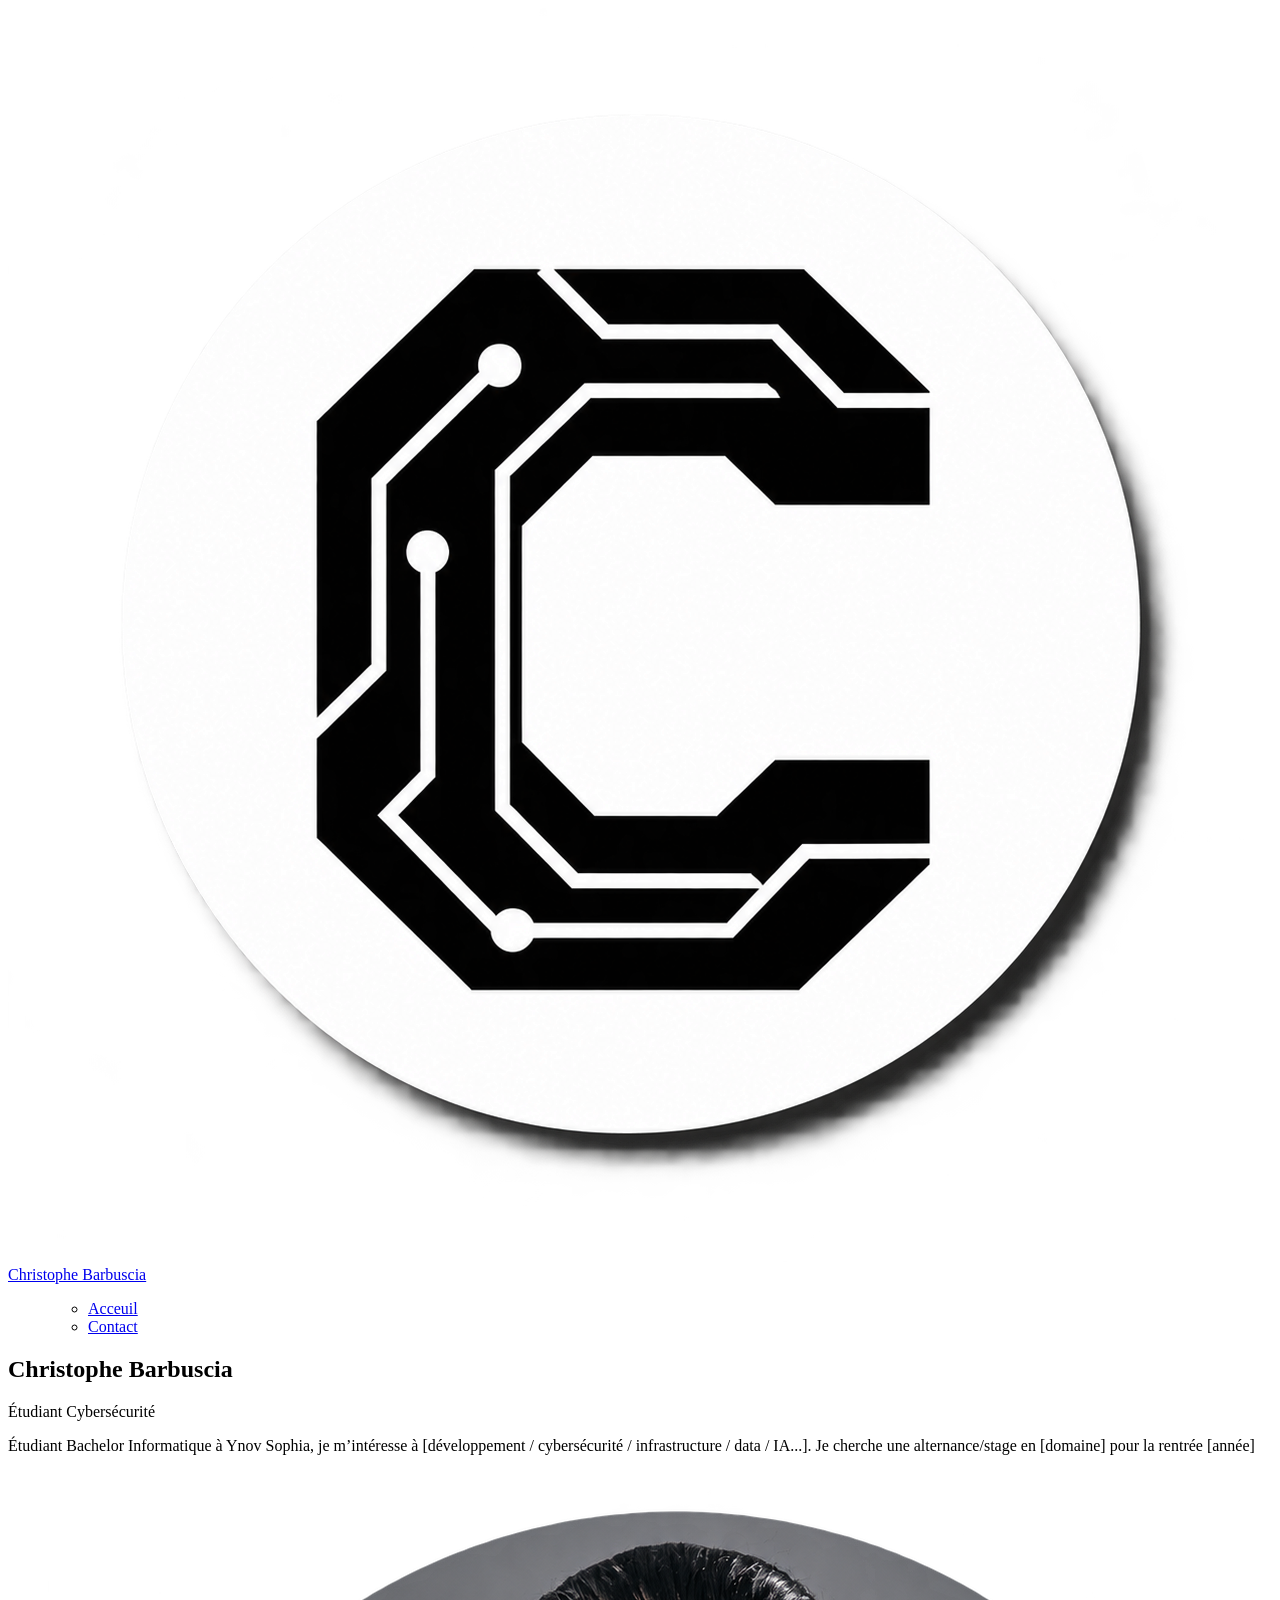
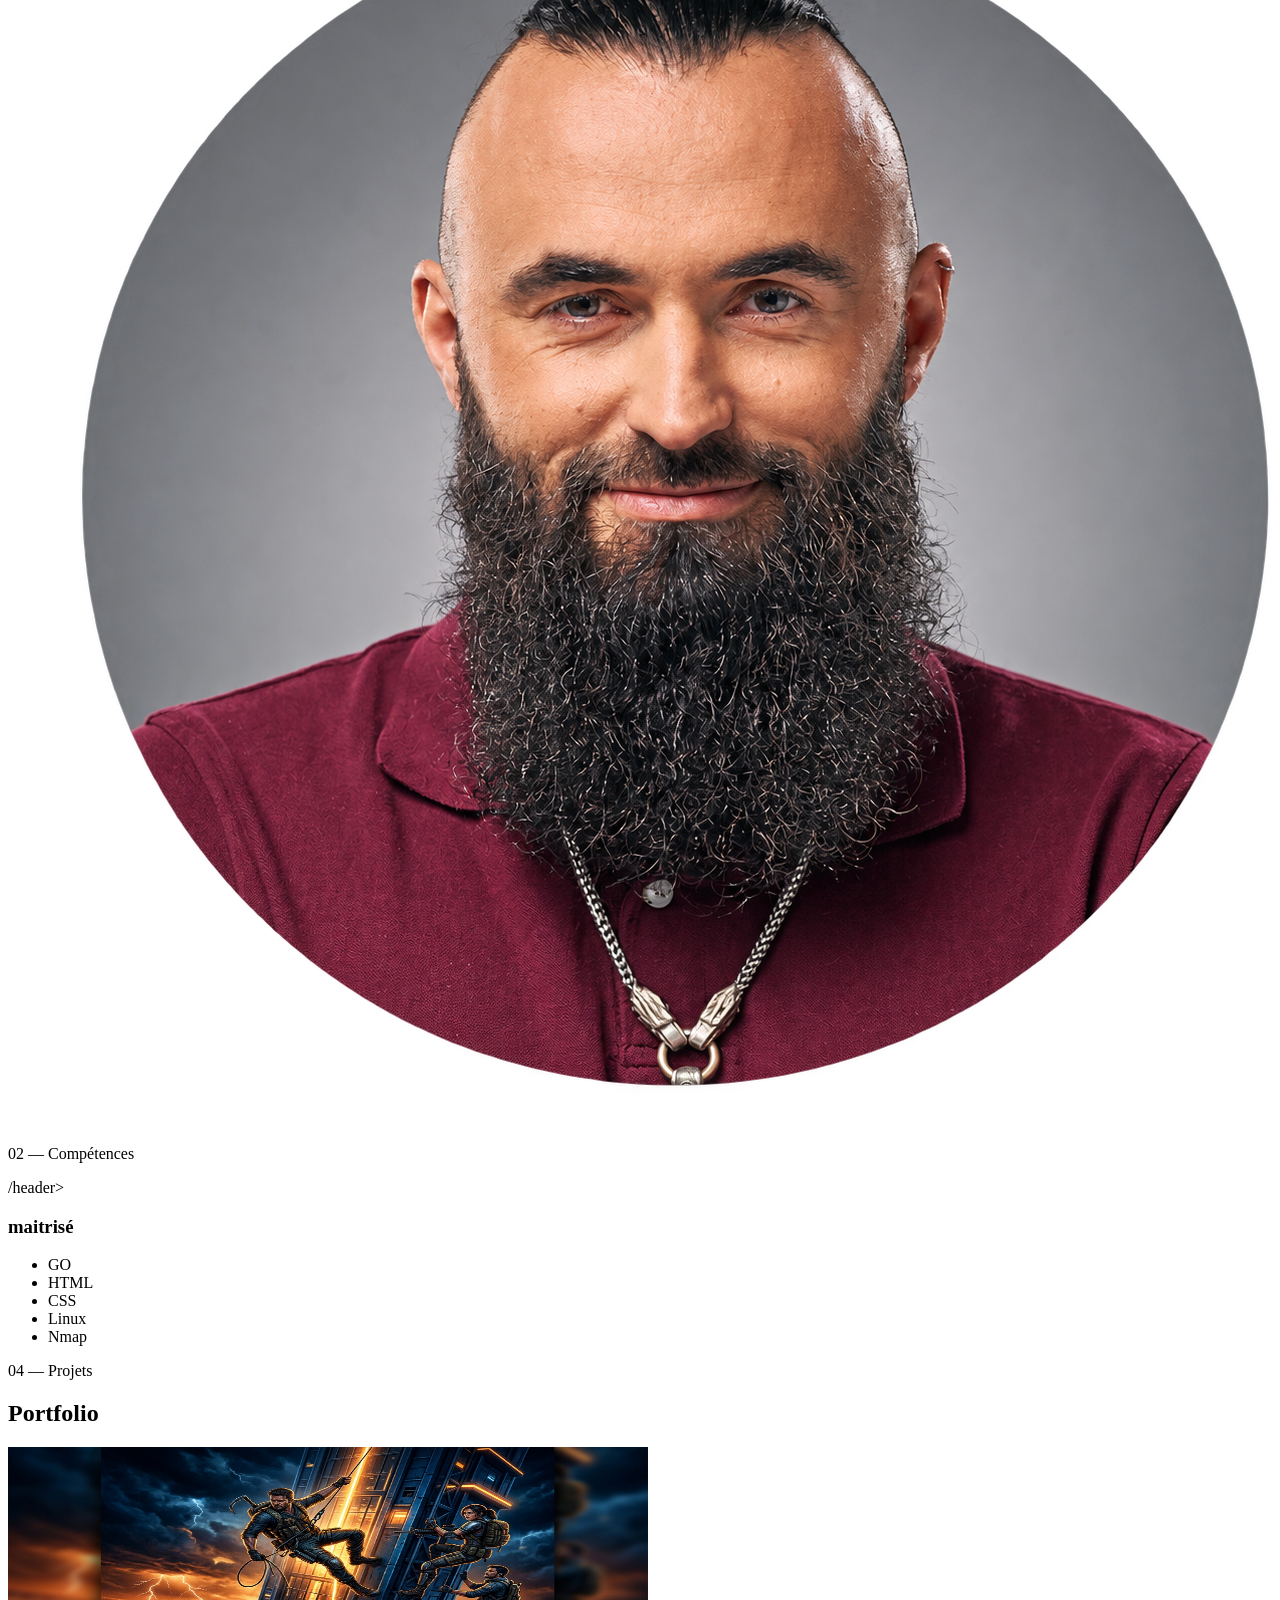
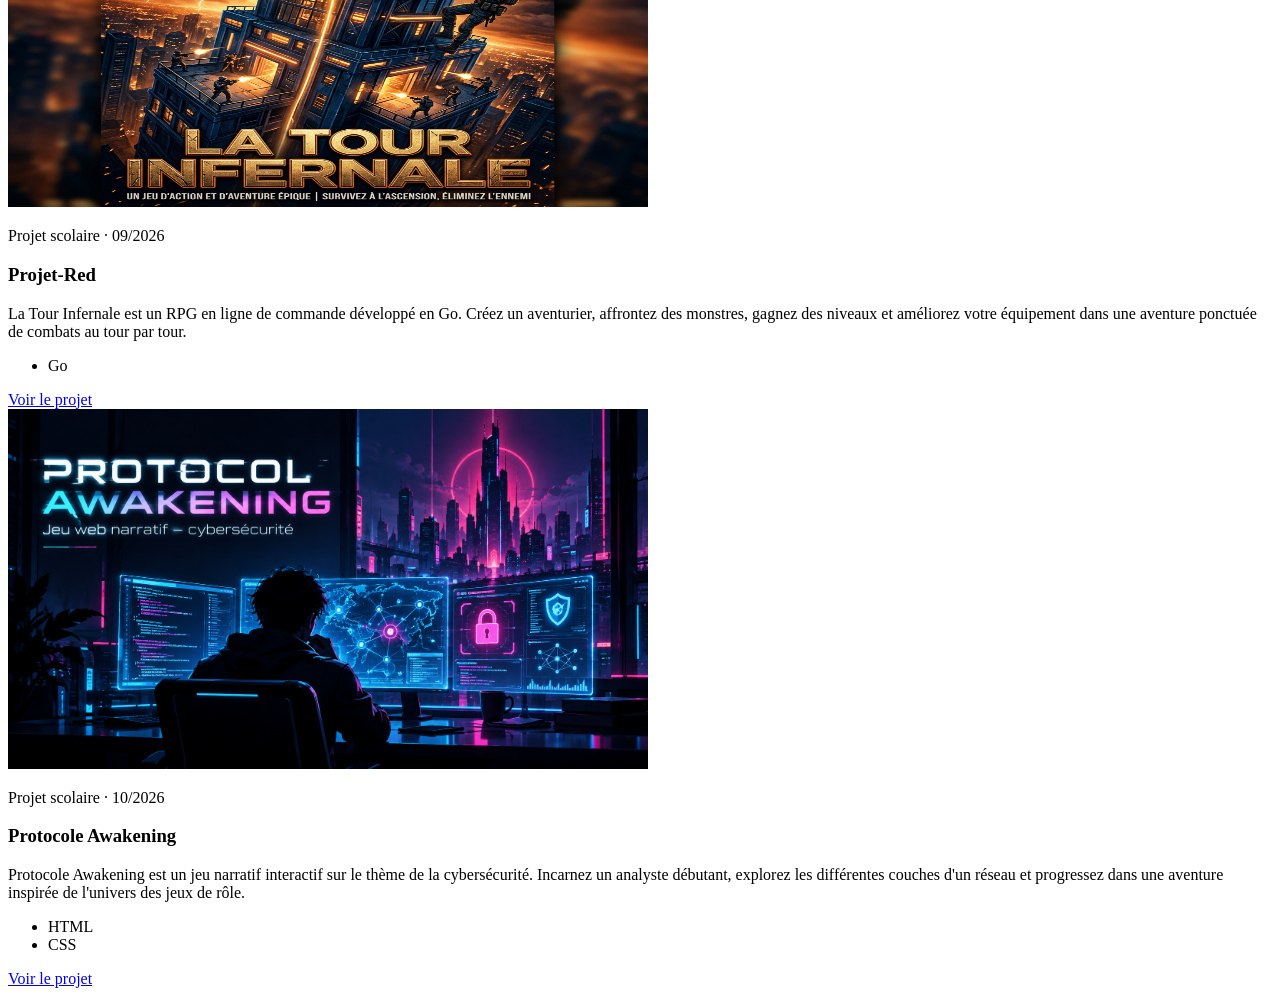
==== Index.html @ 03402807 "feat: compétence et projets" ====
<!DOCTYPE html>
<html lang="fr">

<head>
    <meta charset="UTF-8">
    <meta name="viewport" content="width=device-width, initial-scale=1">
    <link rel="stylesheet" href="style.css">
    <meta name="theme-color" content="#0b1020">

    <title>Eval Portefolio Christophe Barbuscia</title>
</head>
<body>
    <header class="site-header">
        <div class="container header-inner">
        <a class="logo" href="#accueil">
            <span class="logo-mark"><img src="image/logo.png" alt=""></span>
            <span class="logo-text">Christophe Barbuscia</span>
        </a>
        <nav class="nav-desktop">
            <ul>
            <nav class="nav-desktop">
            <ul>
            <li><a href="#acceuil">Acceuil</a></li>
            <li><a class="nav-cta" href="#contact">Contact</a></li>
            </ul>
        </nav>
        </div>
    </header>

    <main id="contenu">
        <section id="accueil" class="hero">
            <h1 id="titre-accueil">Christophe Barbuscia</h1>
                    <p class="hero-role">Étudiant Cybersécurité</p>
                    <p class="hero-text">Étudiant Bachelor Informatique à Ynov Sophia, je m’intéresse à [développement / cybersécurité / infrastructure / data / IA...]. Je cherche une alternance/stage en [domaine] pour la rentrée [année]</p>

                    <figure class="portrait">
                        <img src="image/GPT image-2026-10-17-14-11-07.png" alt="Portrait de Christophe">
                    </figure>
        </section>

            <section id="competences" class="section">
                <div class="container">
                    <header class="section-head">
                    <p class="eyebrow">02 — Compétences</p>
                    /header>

                    <div class="card-grid">
                        <article class="card">
                            <h3>maitrisé</h3>
                            <ul class="tags">
                            <li>GO</li>
                            <li>HTML</li>
                            <li>CSS</li>
                            <li>Linux</li>
                            <li>Nmap</li>
                            </ul>
                        </article>
                    </div>
                </div>
            </section>

            <section id="projets" class="section">
                <div class="container">
                    <header class="section-head">
                        <p class="eyebrow">04 — Projets</p>
                        <h2 id="titre-projets">Portfolio</h2>
                    </header>
                    <div class="project-grid">
                        <article class="project-card">
                            <div class="project-thumb" role="img" aria-label="Emplacement réservé pour la vignette du projet">
                                <span><img src="image/la tour infernal.png" alt="image du projet, la tour infernal" width="640" height="360"></span>
                            </div>
                            <div class="project-body">
                                <p class="project-meta">Projet scolaire · 09/2026</p>
                                <h3>Projet-Red</h3>
                                <p>La Tour Infernale est un RPG en ligne de commande développé en Go. Créez un aventurier, affrontez des monstres, gagnez des niveaux et améliorez votre équipement dans une aventure ponctuée de combats au tour par tour.</p>
                                <ul class="tags" aria-label="Technologies utilisées">
                                    <li>Go</li>
                                </ul>
                                <a class="project-link" href="https://github.com/and687/projet-RED">Voir le projet </a>
                            </div>
                        </article>

                        <article class="project-card">
                            <div class="project-thumb" role="img" aria-label="Emplacement réservé pour la vignette du projet">
                                <span><img src="image/Protocol awakening largeur.png" alt="image du projet, projet Awakening" width="640" height="360"></span>
                            </div>
                            <div class="project-body">
                                <p class="project-meta">Projet scolaire · 10/2026</p>
                                <h3>Protocole Awakening</h3>
                                <p>Protocole Awakening est un jeu narratif interactif sur le thème de la cybersécurité. Incarnez un analyste débutant, explorez les différentes couches d'un réseau et progressez dans une aventure inspirée de l'univers des jeux de rôle.</p>
                                <ul class="tags" aria-label="Technologies utilisées">
                                <li>HTML</li>
                                <li>CSS</li>
                                </ul>
                                <a class="project-link" href="https://github.com/VoidPlatypus/Premier_Jeu_Web">Voir le projet </a>
                            </div>
                        </article>
            </section>
</html>
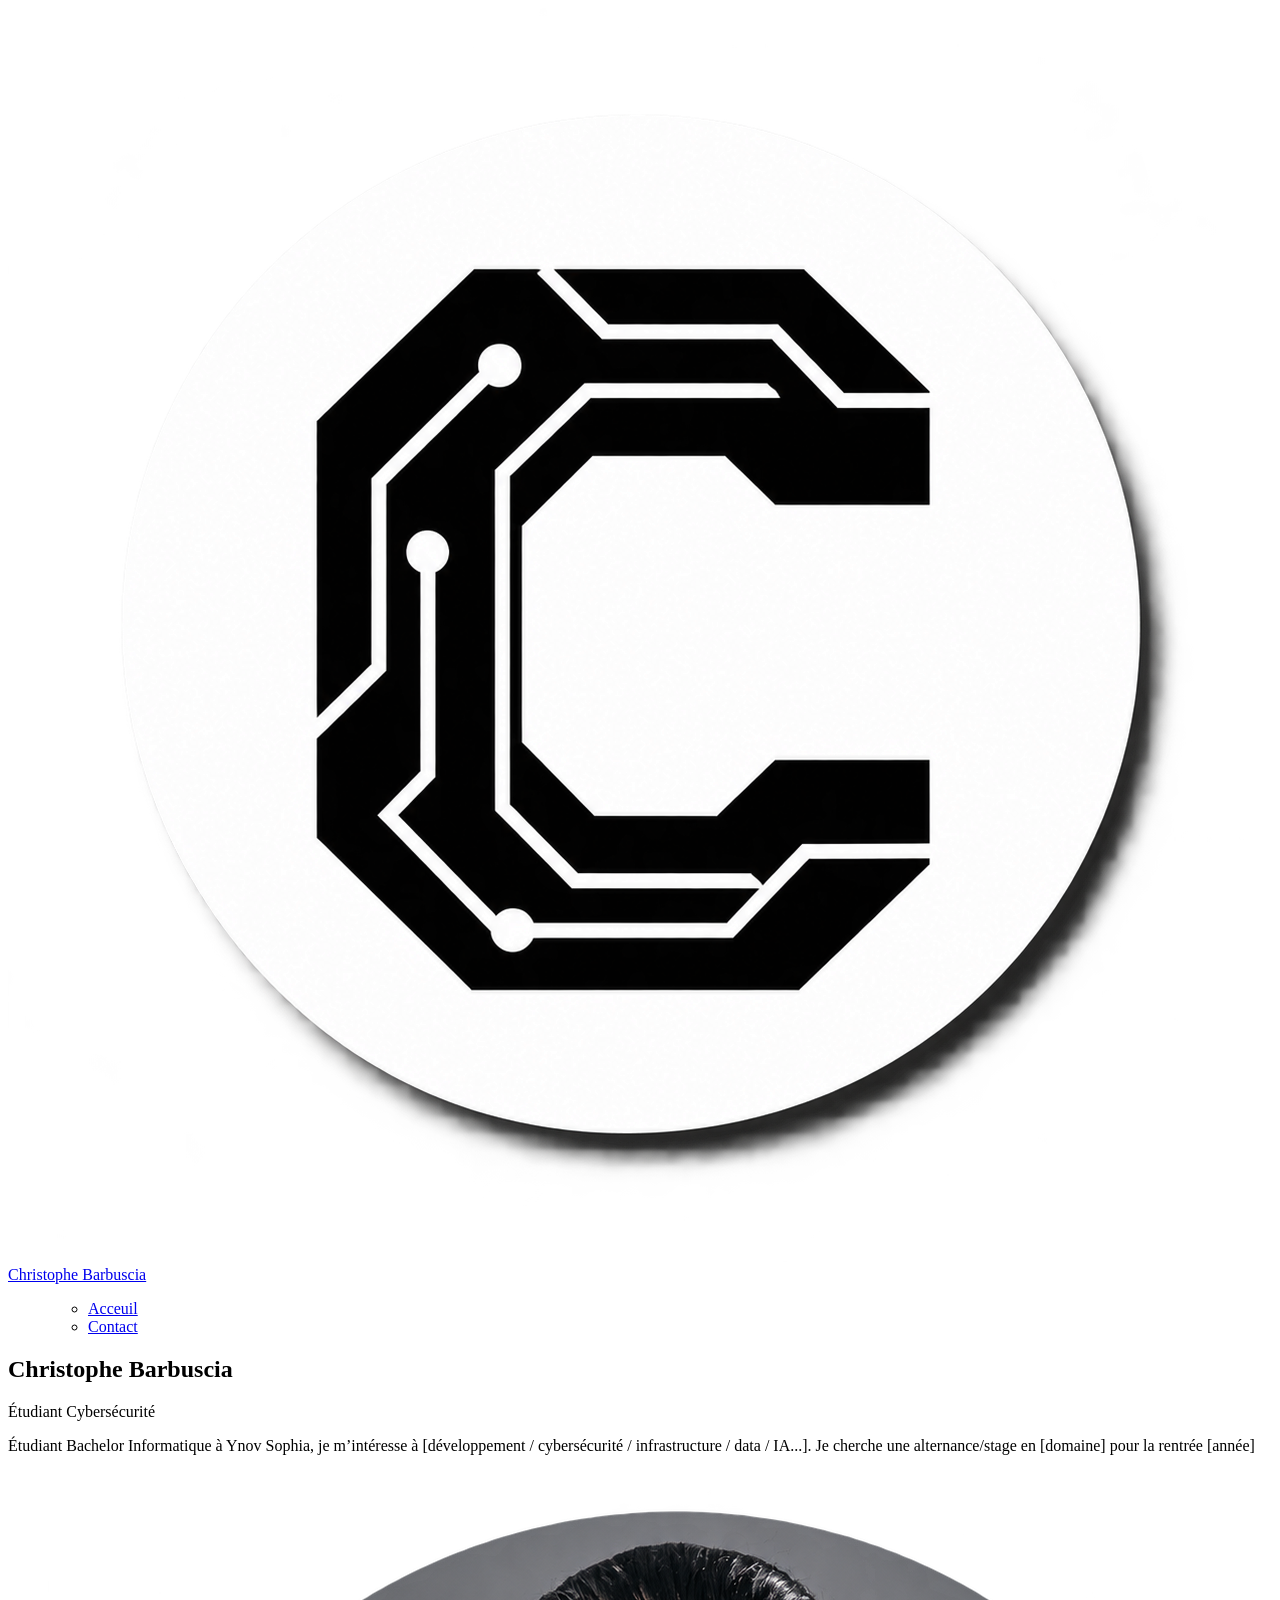
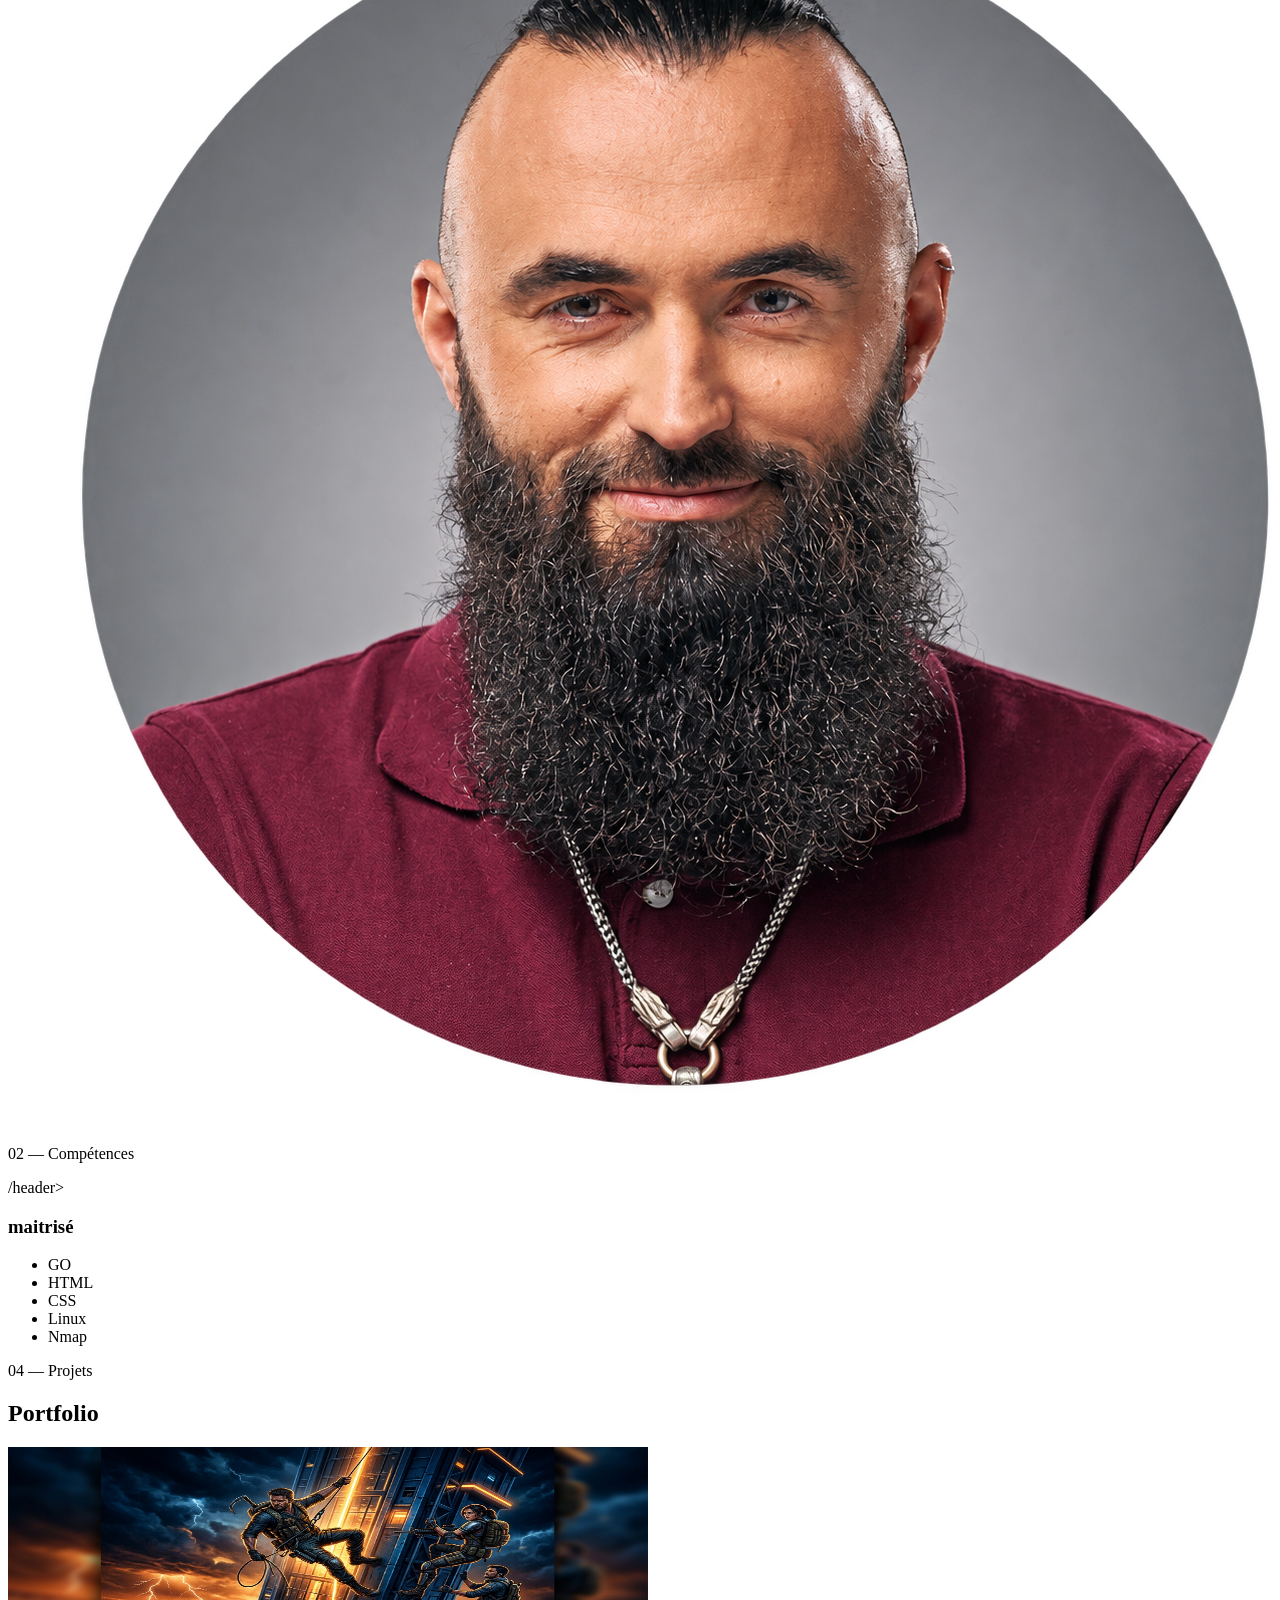
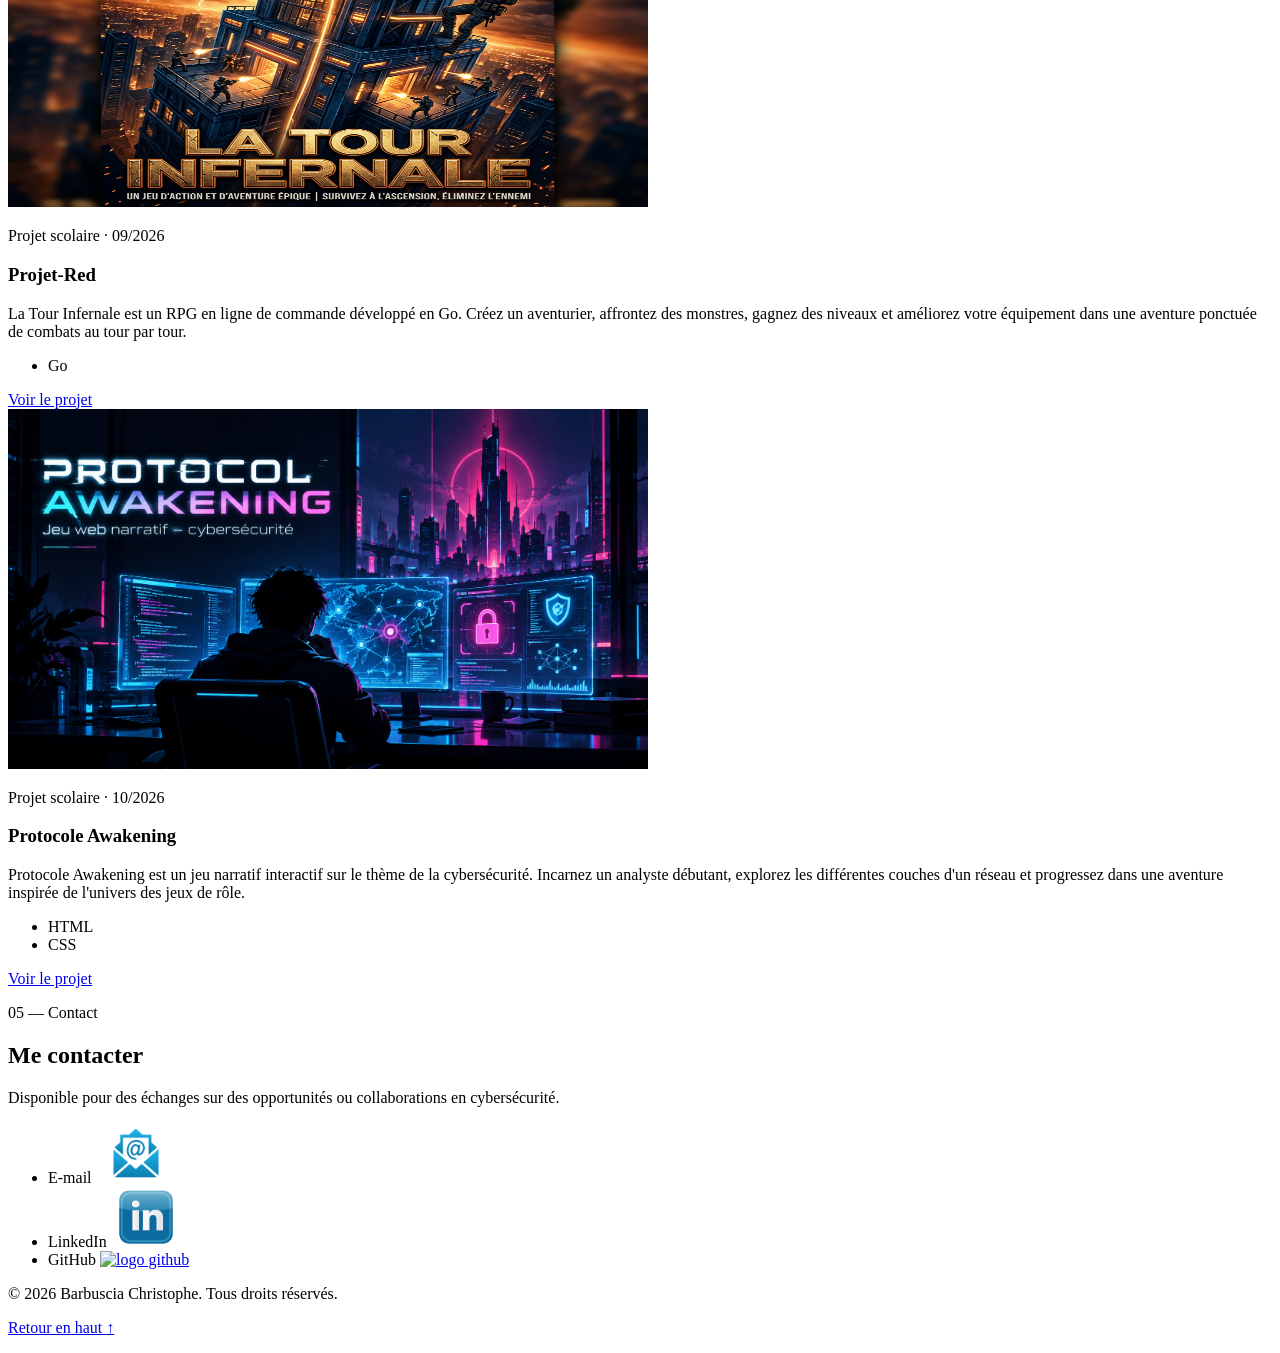
==== commit 5b600358: "feat: contact" ====
--- a/Index.html
+++ b/Index.html
@@ -97,4 +97,47 @@
                             </div>
                         </article>
             </section>
+
+            <section id="contact" class="section">
+                <div class="container">
+                    <div class="contact-box">
+                    <header class="section-head">
+                        <p class="eyebrow">05 — Contact</p>
+                        <h2 id="titre-contact">Me contacter</h2>
+                    </header>
+                    <p class="contact-text">Disponible pour des échanges sur des opportunités ou collaborations en cybersécurité.</p>
+
+                    <ul class="contact-list">
+                        <li>
+                        <span class="contact-label">E-mail</span>
+                        <a href="mailto:barbuscia.christophe@gmail.com">
+                            <img src="image/mail.png" alt="logo github"  width="80" height="60">
+                        </a>
+                        </li>
+                        <li>
+                        <span class="contact-label">LinkedIn</span>
+                        <a href="https://www.linkedin.com/in/christophe-barbuscia-31a739133" rel="noopener noreferrer">
+                            <img src="image/linkedin.png" alt="logo github"  width="70" height="60">
+                        </a>
+                        </li>
+                        <li>
+                        <span class="contact-label">GitHub</span>
+                        <a href="https://github.com/VoidPlatypus" rel="noopener noreferrer">
+                            <img src="image/Github-Logo.png" alt="logo github"  width="70" height="50">
+                        </a>
+                        </li>
+                    </ul>
+                    </div>
+                    </div>
+                </section>
+            </main>
+
+            <footer class="site-footer">
+                <div class="container footer-inner">
+                <p>© 2026 Barbuscia Christophe. Tous droits réservés.</p>
+                <p><a href="#accueil">Retour en haut <span aria-hidden="true">↑</span></a></p>
+                </div>
+            </footer>
+
+</body>
 </html>
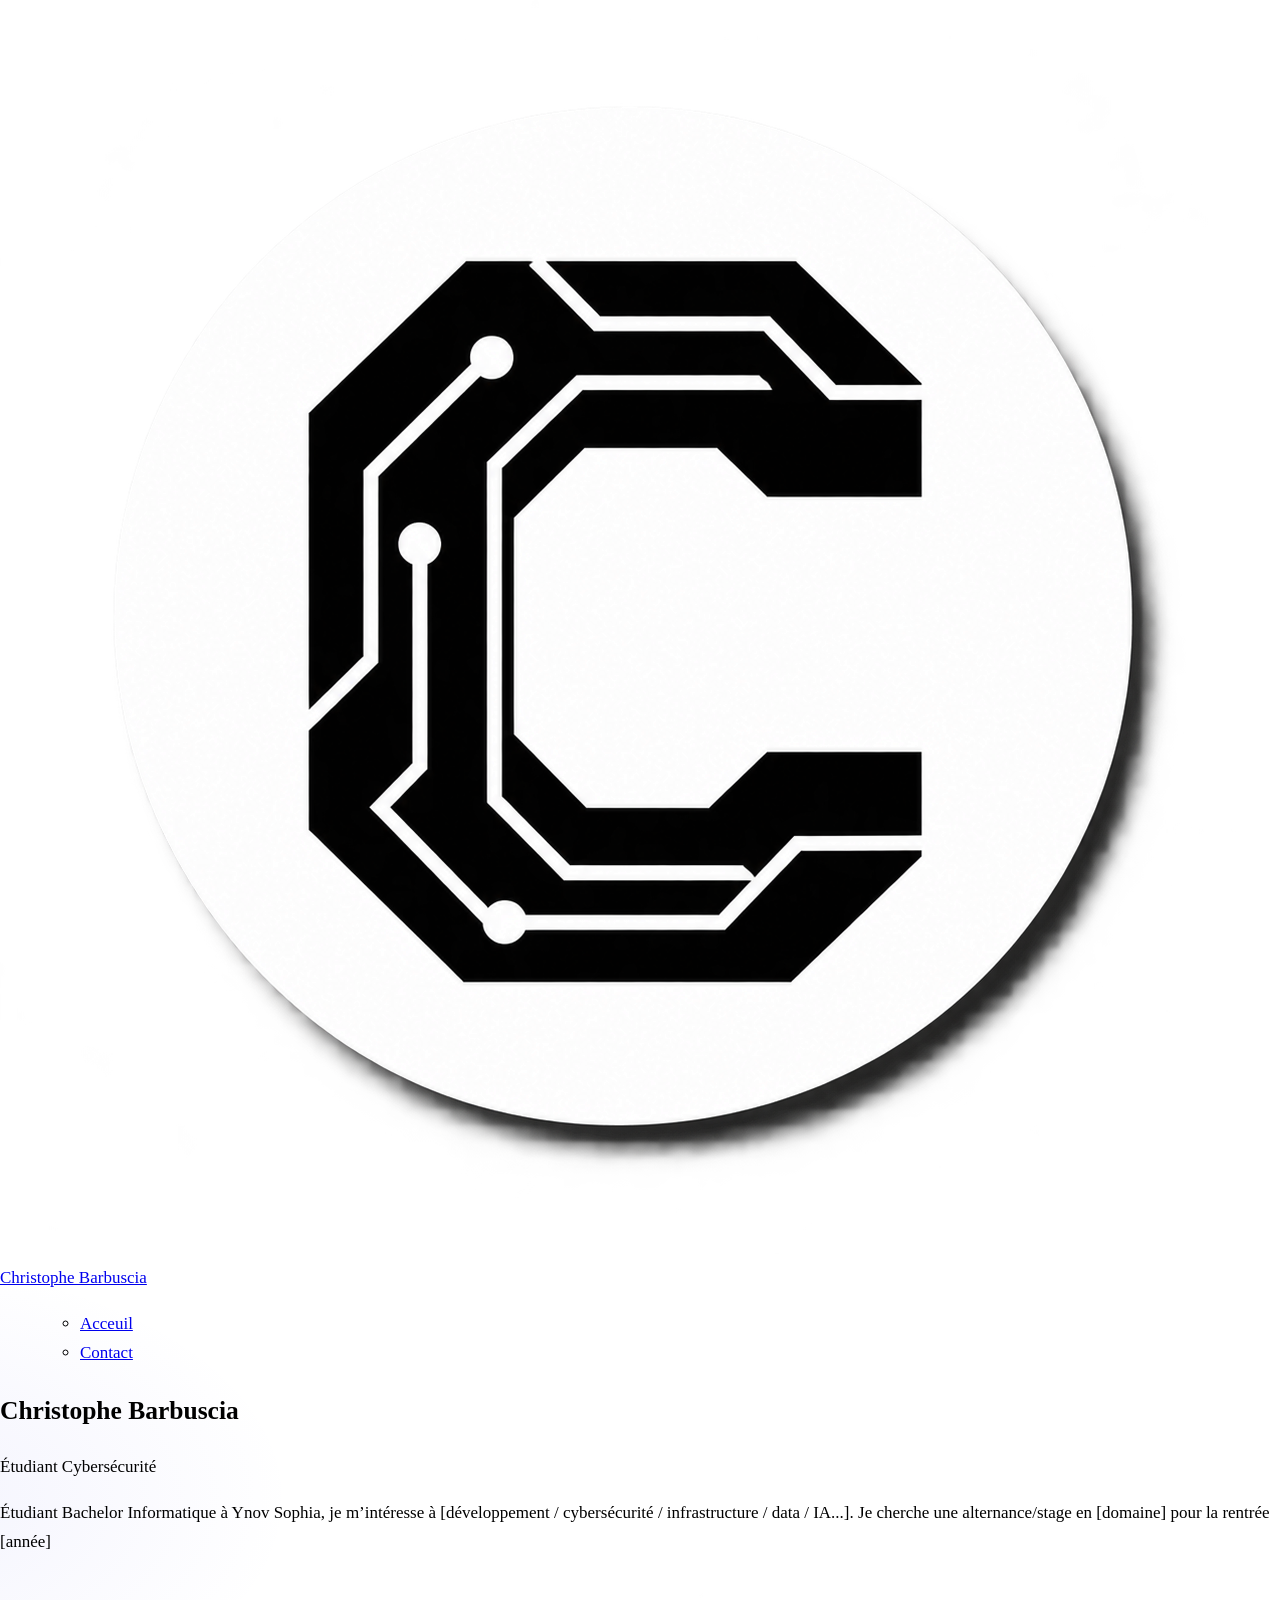
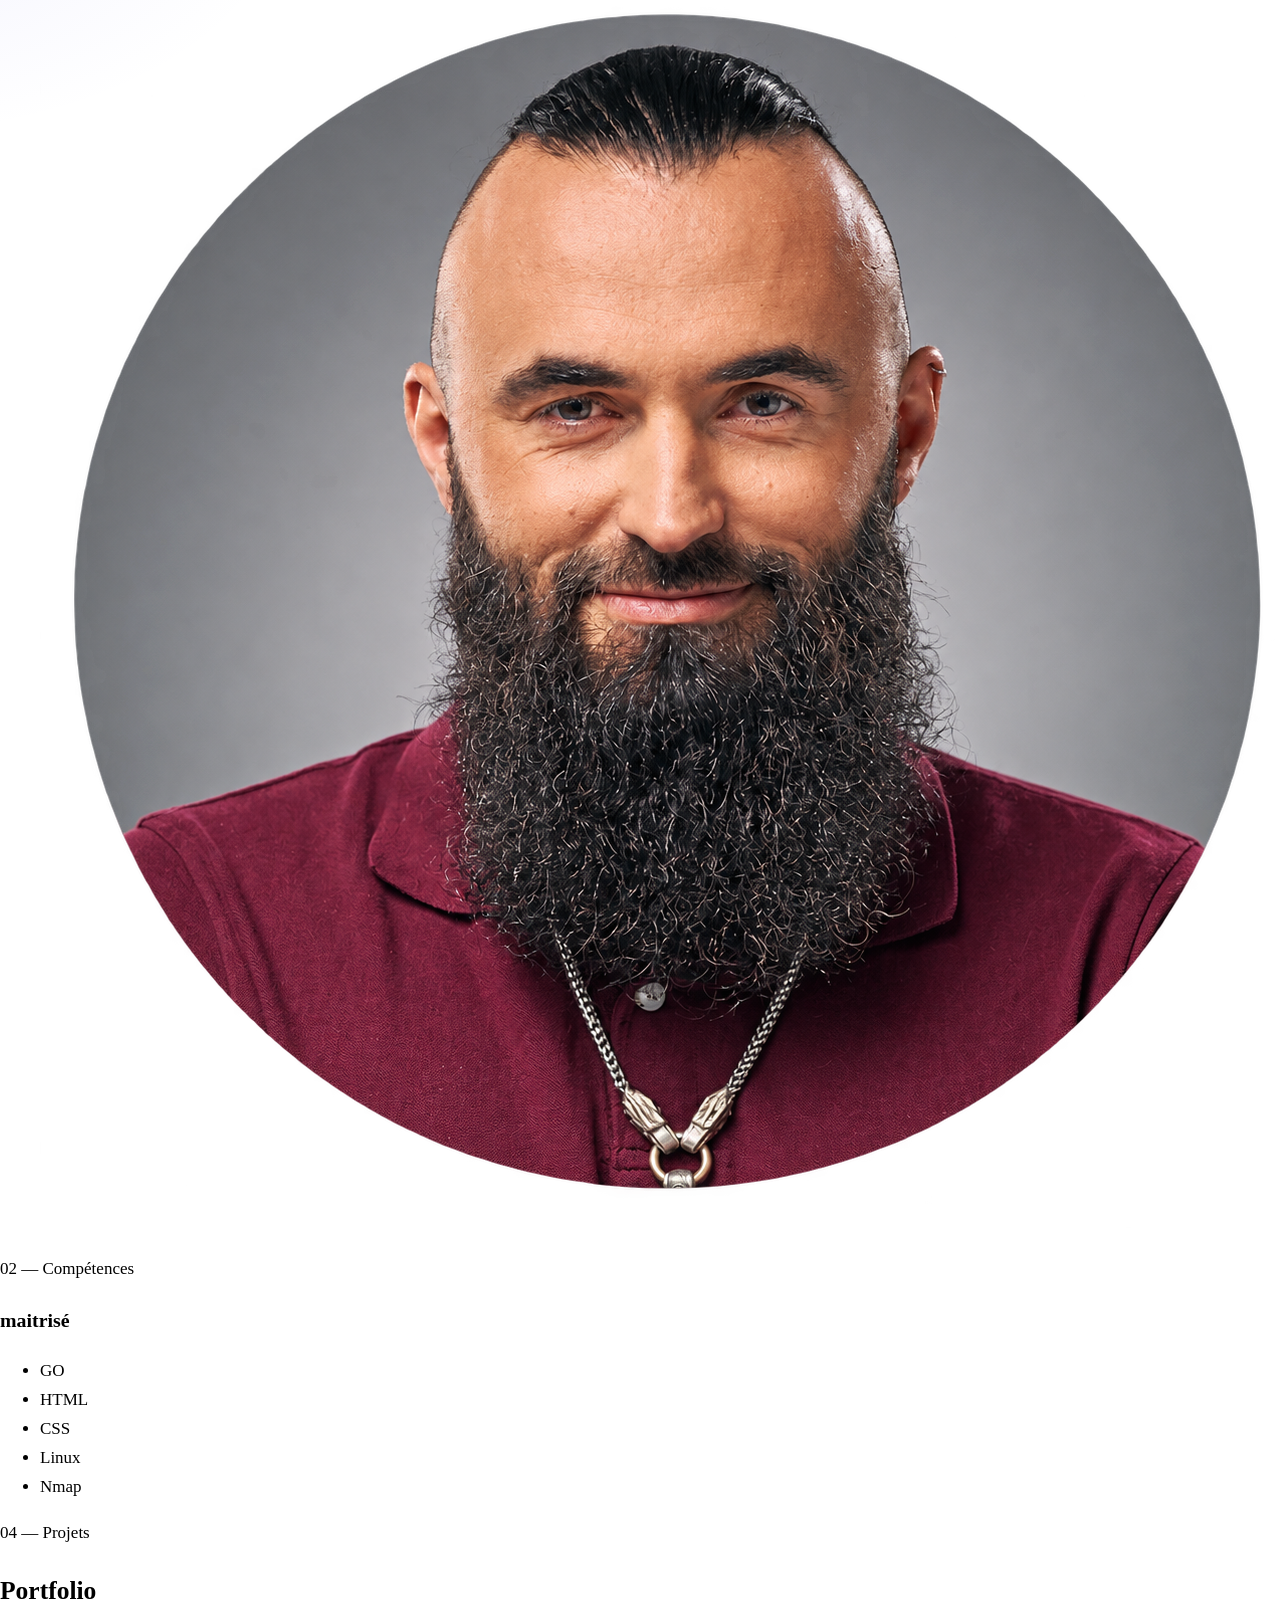
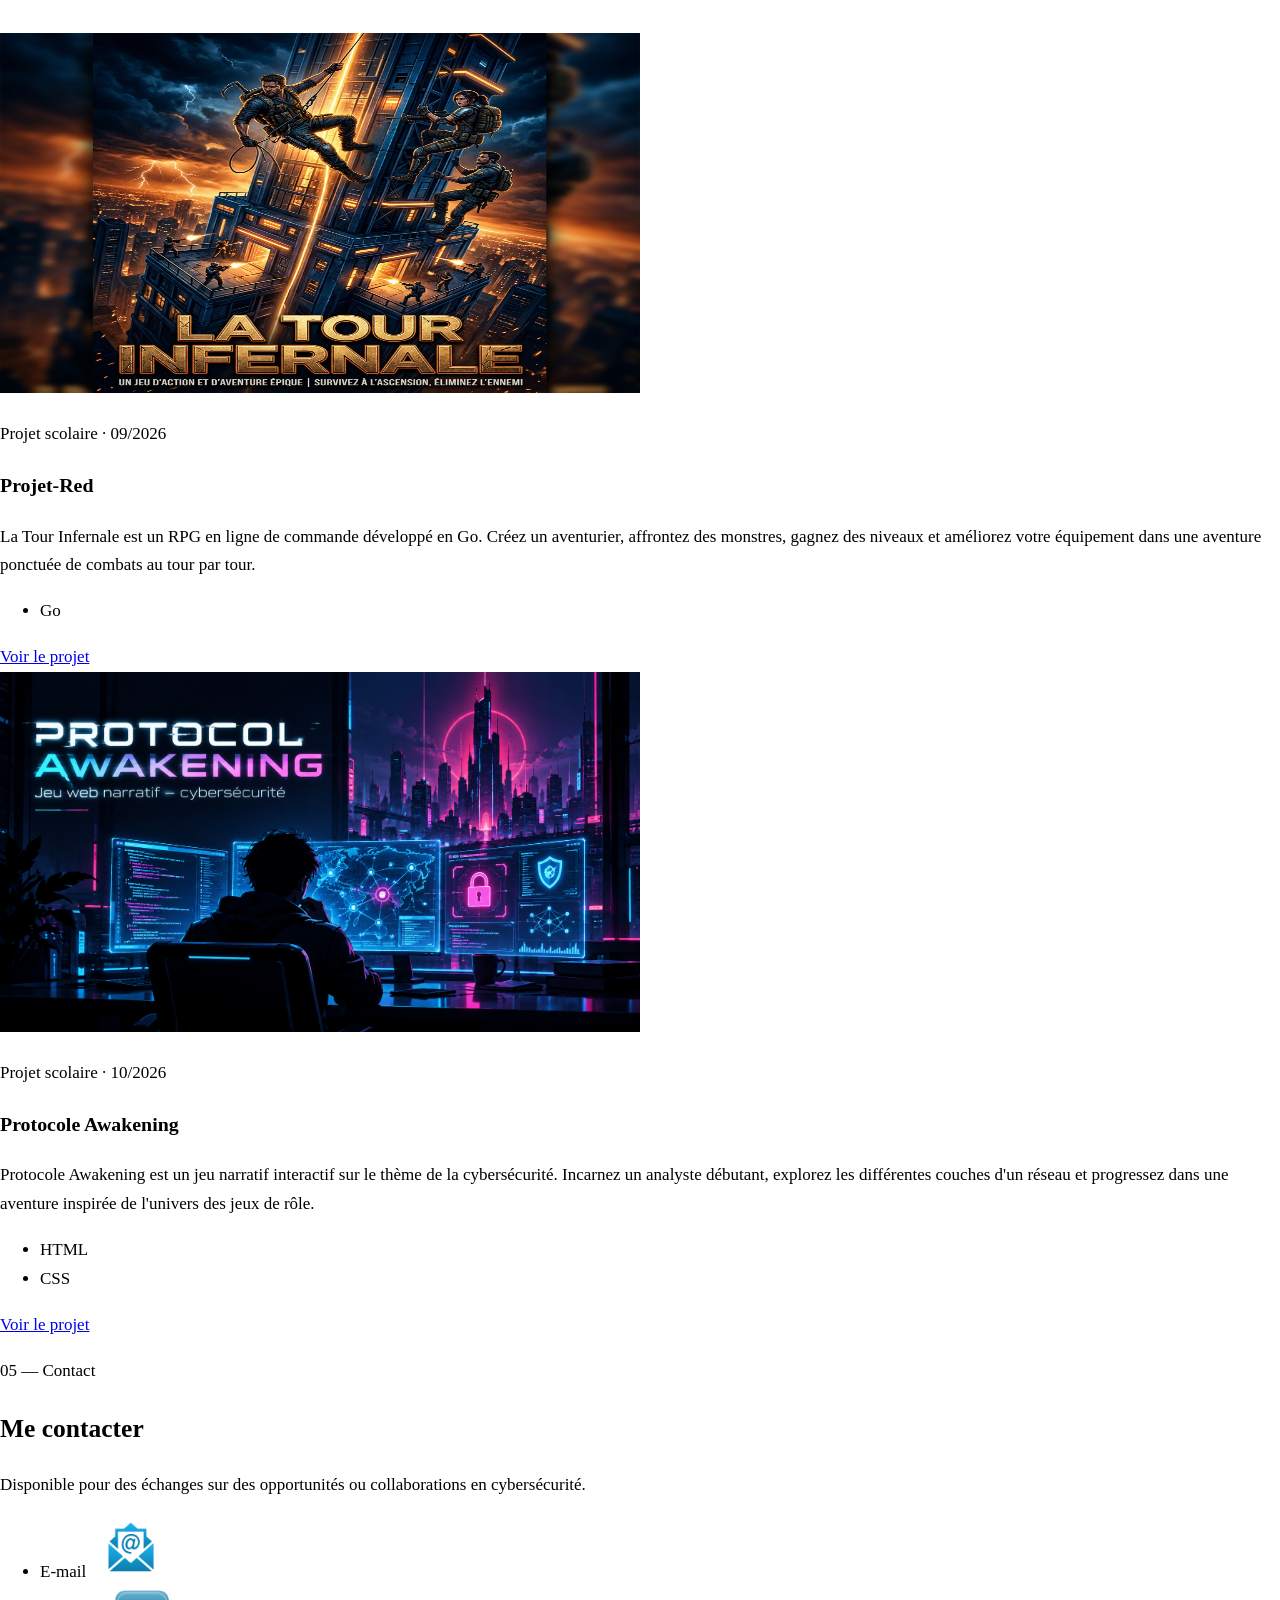
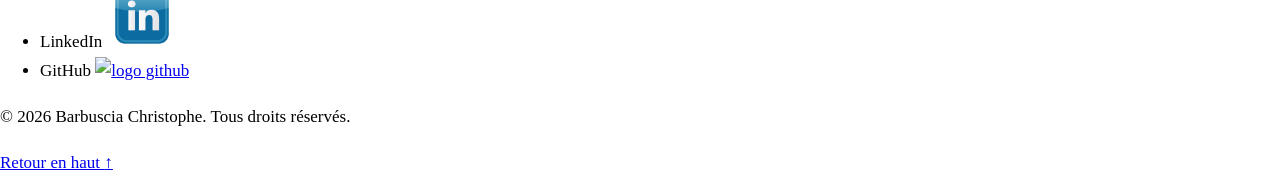
==== commit 4c5e3595: "feat: footer" ====
--- a/Index.html
+++ b/Index.html
@@ -1,48 +1,48 @@
 <!DOCTYPE html>
 <html lang="fr">
 
-<head>
-    <meta charset="UTF-8">
-    <meta name="viewport" content="width=device-width, initial-scale=1">
-    <link rel="stylesheet" href="style.css">
-    <meta name="theme-color" content="#0b1020">
+    <head>
+        <meta charset="UTF-8">
+        <meta name="viewport" content="width=device-width, initial-scale=1">
+        <link rel="stylesheet" href="Style.css">
+        <meta name="theme-color" content="#0b1020">
 
-    <title>Eval Portefolio Christophe Barbuscia</title>
-</head>
-<body>
-    <header class="site-header">
-        <div class="container header-inner">
-        <a class="logo" href="#accueil">
-            <span class="logo-mark"><img src="image/logo.png" alt=""></span>
-            <span class="logo-text">Christophe Barbuscia</span>
-        </a>
-        <nav class="nav-desktop">
-            <ul>
+        <title>Eval Portefolio Christophe Barbuscia</title>
+    </head>
+    <body>
+        <header class="site-header">
+            <div class="container header-inner">
+            <a class="logo" href="#accueil">
+                <span class="logo-mark"><img src="image/logo.png" alt=""></span>
+                <span class="logo-text">Christophe Barbuscia</span>
+            </a>
             <nav class="nav-desktop">
-            <ul>
-            <li><a href="#acceuil">Acceuil</a></li>
-            <li><a class="nav-cta" href="#contact">Contact</a></li>
-            </ul>
-        </nav>
-        </div>
-    </header>
+                <ul>
+                <nav class="nav-desktop">
+                <ul>
+                <li><a href="#acceuil">Acceuil</a></li>
+                <li><a class="nav-cta" href="#contact">Contact</a></li>
+                </ul>
+            </nav>
+            </div>
+        </header>
 
-    <main id="contenu">
-        <section id="accueil" class="hero">
-            <h1 id="titre-accueil">Christophe Barbuscia</h1>
-                    <p class="hero-role">Étudiant Cybersécurité</p>
-                    <p class="hero-text">Étudiant Bachelor Informatique à Ynov Sophia, je m’intéresse à [développement / cybersécurité / infrastructure / data / IA...]. Je cherche une alternance/stage en [domaine] pour la rentrée [année]</p>
+        <main id="contenu">
+            <section id="accueil" class="hero">
+                <h1 id="titre-accueil">Christophe Barbuscia</h1>
+                        <p class="hero-role">Étudiant Cybersécurité</p>
+                        <p class="hero-text">Étudiant Bachelor Informatique à Ynov Sophia, je m’intéresse à [développement / cybersécurité / infrastructure / data / IA...]. Je cherche une alternance/stage en [domaine] pour la rentrée [année]</p>
 
-                    <figure class="portrait">
-                        <img src="image/GPT image-2026-10-17-14-11-07.png" alt="Portrait de Christophe">
-                    </figure>
-        </section>
+                        <figure class="portrait">
+                            <img src="image/GPT image-2026-10-17-14-11-07.png" alt="Portrait de Christophe">
+                        </figure>
+            </section>
 
             <section id="competences" class="section">
                 <div class="container">
                     <header class="section-head">
                     <p class="eyebrow">02 — Compétences</p>
-                    /header>
+                    </header>
 
                     <div class="card-grid">
                         <article class="card">
@@ -69,8 +69,8 @@
                         <article class="project-card">
                             <div class="project-thumb" role="img" aria-label="Emplacement réservé pour la vignette du projet">
                                 <span><img src="image/la tour infernal.png" alt="image du projet, la tour infernal" width="640" height="360"></span>
-                            </div>
-                            <div class="project-body">
+                                </div>
+                                <div class="project-body">
                                 <p class="project-meta">Projet scolaire · 09/2026</p>
                                 <h3>Projet-Red</h3>
                                 <p>La Tour Infernale est un RPG en ligne de commande développé en Go. Créez un aventurier, affrontez des monstres, gagnez des niveaux et améliorez votre équipement dans une aventure ponctuée de combats au tour par tour.</p>
@@ -101,43 +101,43 @@
             <section id="contact" class="section">
                 <div class="container">
                     <div class="contact-box">
-                    <header class="section-head">
-                        <p class="eyebrow">05 — Contact</p>
-                        <h2 id="titre-contact">Me contacter</h2>
-                    </header>
-                    <p class="contact-text">Disponible pour des échanges sur des opportunités ou collaborations en cybersécurité.</p>
+                        <header class="section-head">
+                            <p class="eyebrow">05 — Contact</p>
+                            <h2 id="titre-contact">Me contacter</h2>
+                        </header>
+                        <p class="contact-text">Disponible pour des échanges sur des opportunités ou collaborations en cybersécurité.</p>
 
-                    <ul class="contact-list">
-                        <li>
-                        <span class="contact-label">E-mail</span>
-                        <a href="mailto:barbuscia.christophe@gmail.com">
-                            <img src="image/mail.png" alt="logo github"  width="80" height="60">
-                        </a>
-                        </li>
-                        <li>
-                        <span class="contact-label">LinkedIn</span>
-                        <a href="https://www.linkedin.com/in/christophe-barbuscia-31a739133" rel="noopener noreferrer">
-                            <img src="image/linkedin.png" alt="logo github"  width="70" height="60">
-                        </a>
-                        </li>
-                        <li>
-                        <span class="contact-label">GitHub</span>
-                        <a href="https://github.com/VoidPlatypus" rel="noopener noreferrer">
-                            <img src="image/Github-Logo.png" alt="logo github"  width="70" height="50">
-                        </a>
-                        </li>
-                    </ul>
+                        <ul class="contact-list">
+                            <li>
+                                <span class="contact-label">E-mail</span>
+                                <a href="mailto:barbuscia.christophe@gmail.com">
+                                    <img src="image/mail.png" alt="logo github"  width="80" height="60">
+                                </a>
+                            </li>
+                            <li>
+                                <span class="contact-label">LinkedIn</span>
+                                <a href="https://www.linkedin.com/in/christophe-barbuscia-31a739133" rel="noopener noreferrer">
+                                    <img src="image/linkedin.png" alt="logo github"  width="70" height="60">
+                                </a>
+                            </li>
+                            <li>
+                                <span class="contact-label">GitHub</span>
+                                <a href="https://github.com/VoidPlatypus" rel="noopener noreferrer">
+                                    <img src="image/Github-Logo.png" alt="logo github"  width="70" height="50">
+                                </a>
+                            </li>
+                        </ul>
                     </div>
-                    </div>
-                </section>
-            </main>
+                </div>
+            </section>
+        </main>
 
-            <footer class="site-footer">
-                <div class="container footer-inner">
+        <footer class="site-footer">
+            <div class="container footer-inner">
                 <p>© 2026 Barbuscia Christophe. Tous droits réservés.</p>
                 <p><a href="#accueil">Retour en haut <span aria-hidden="true">↑</span></a></p>
-                </div>
-            </footer>
+            </div>
+        </footer>
 
-</body>
+    </body>
 </html>
--- a/Style.css
+++ b/Style.css
@@ -0,0 +1,13 @@
+    body {
+    margin: 0;
+    font-family: var(--font-sans);
+    font-size: 1.0625rem;
+    line-height: 1.7;
+    color: var(--text);
+    background-color: var(--bg);
+    background-image:
+        radial-gradient(900px 500px at 85% -10%, rgba(94, 234, 212, 0.08), transparent 60%),
+        radial-gradient(700px 400px at -10% 30%, rgba(99, 102, 241, 0.08), transparent 60%);
+    background-repeat: no-repeat;
+    }
+    
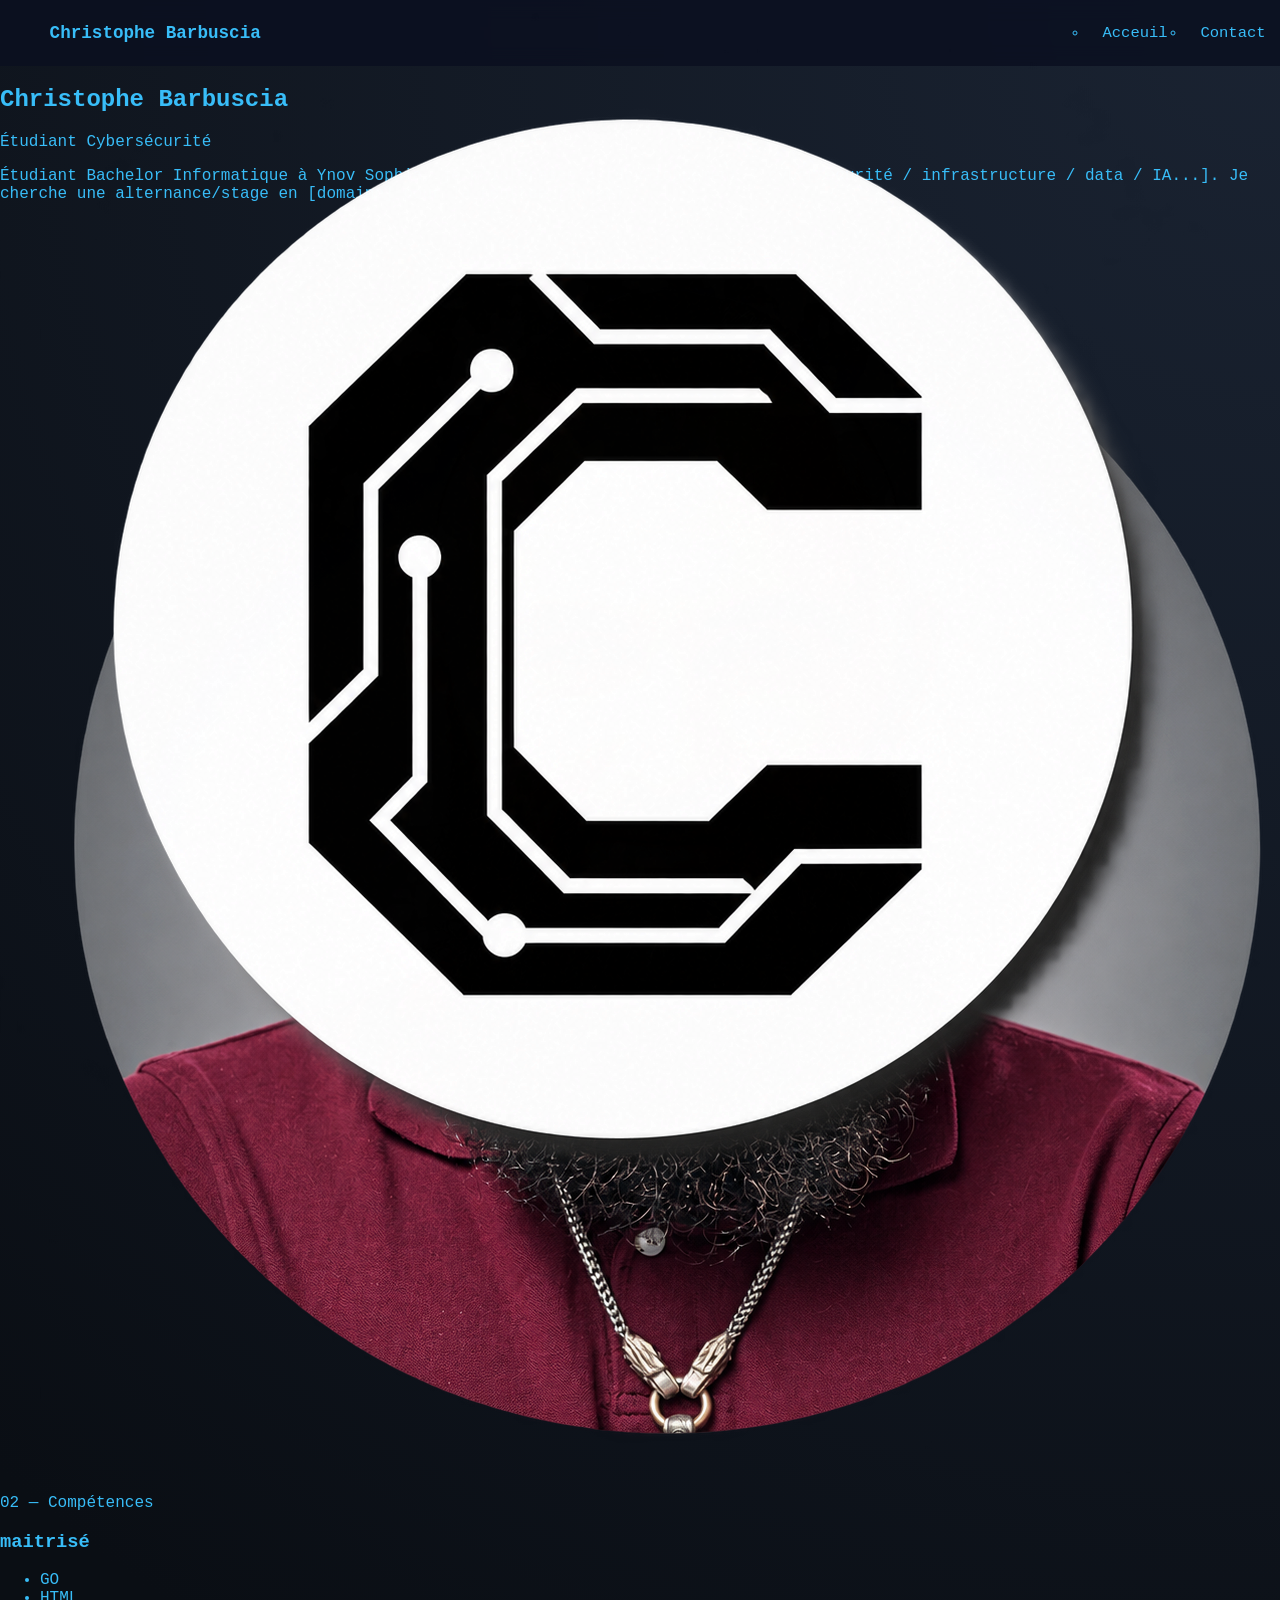
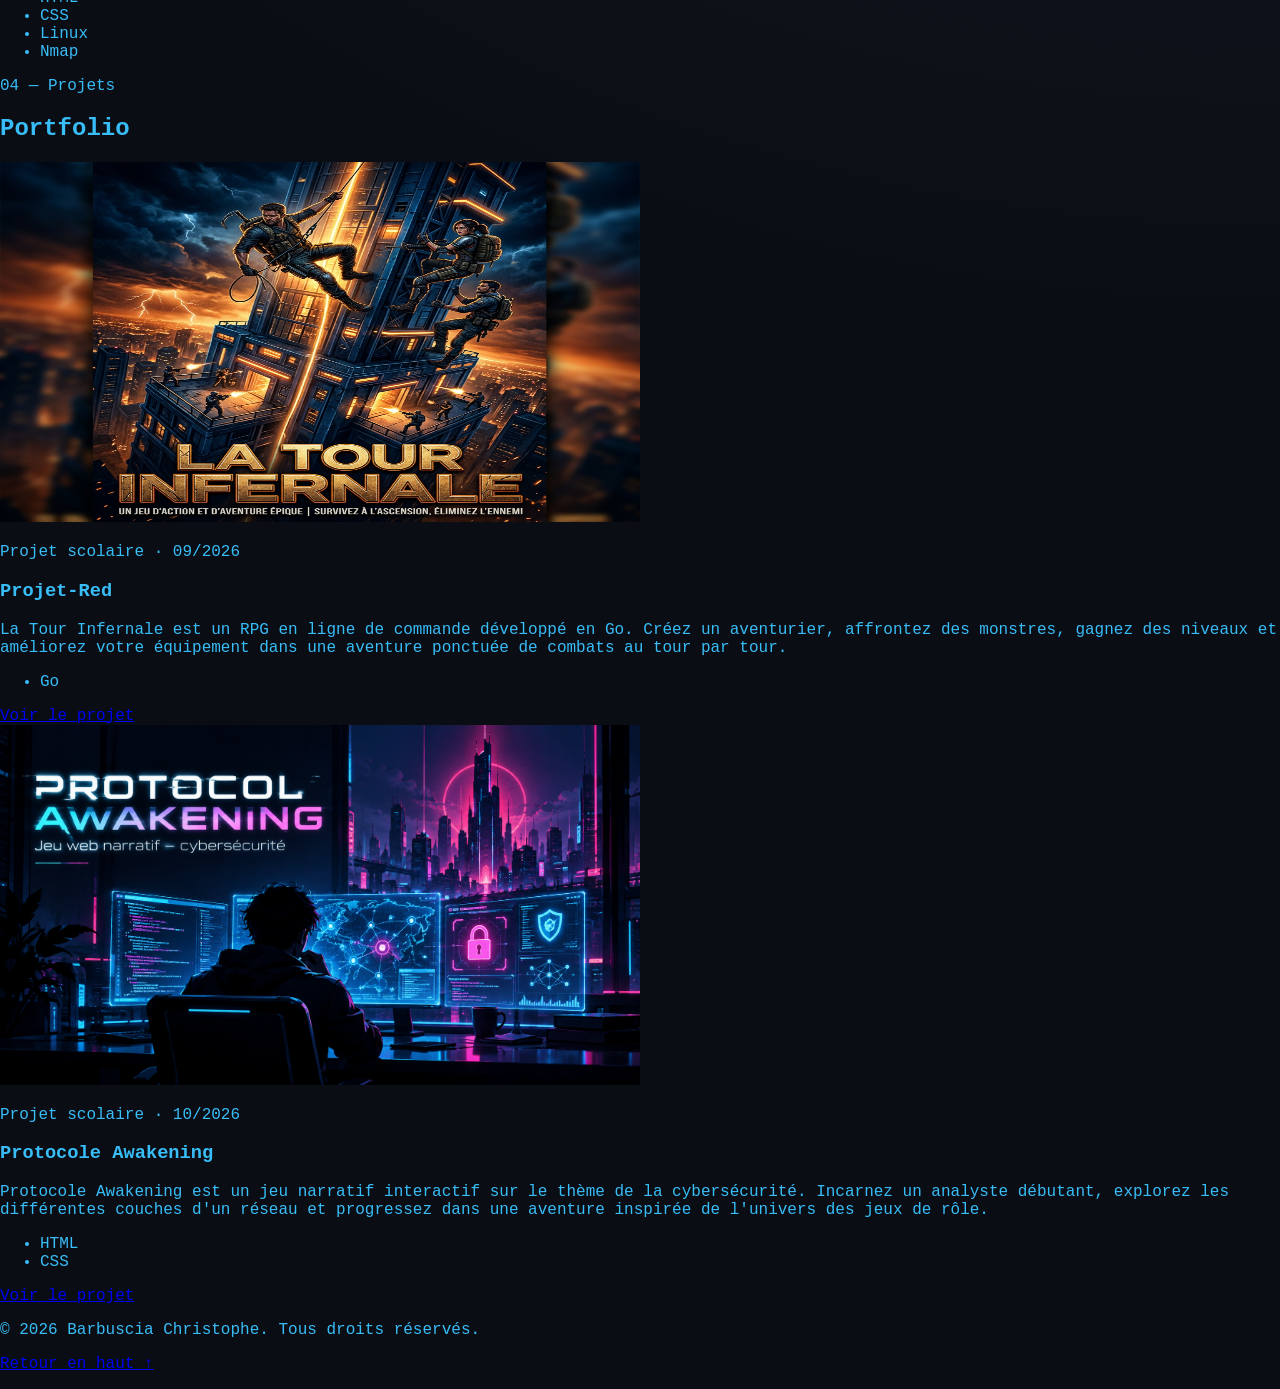
==== commit 3132237b: "feat: page contact" ====
--- a/Index.html
+++ b/Index.html
@@ -21,7 +21,7 @@
                 <nav class="nav-desktop">
                 <ul>
                 <li><a href="#acceuil">Acceuil</a></li>
-                <li><a class="nav-cta" href="#contact">Contact</a></li>
+                <li><a class="nav-cta" href="contact.html">Contact</a></li>
                 </ul>
             </nav>
             </div>
@@ -97,39 +97,6 @@
                             </div>
                         </article>
             </section>
-
-            <section id="contact" class="section">
-                <div class="container">
-                    <div class="contact-box">
-                        <header class="section-head">
-                            <p class="eyebrow">05 — Contact</p>
-                            <h2 id="titre-contact">Me contacter</h2>
-                        </header>
-                        <p class="contact-text">Disponible pour des échanges sur des opportunités ou collaborations en cybersécurité.</p>
-
-                        <ul class="contact-list">
-                            <li>
-                                <span class="contact-label">E-mail</span>
-                                <a href="mailto:barbuscia.christophe@gmail.com">
-                                    <img src="image/mail.png" alt="logo github"  width="80" height="60">
-                                </a>
-                            </li>
-                            <li>
-                                <span class="contact-label">LinkedIn</span>
-                                <a href="https://www.linkedin.com/in/christophe-barbuscia-31a739133" rel="noopener noreferrer">
-                                    <img src="image/linkedin.png" alt="logo github"  width="70" height="60">
-                                </a>
-                            </li>
-                            <li>
-                                <span class="contact-label">GitHub</span>
-                                <a href="https://github.com/VoidPlatypus" rel="noopener noreferrer">
-                                    <img src="image/Github-Logo.png" alt="logo github"  width="70" height="50">
-                                </a>
-                            </li>
-                        </ul>
-                    </div>
-                </div>
-            </section>
         </main>
 
         <footer class="site-footer">
--- a/Style.css
+++ b/Style.css
@@ -1,13 +1,49 @@
     body {
-    margin: 0;
-    font-family: var(--font-sans);
-    font-size: 1.0625rem;
-    line-height: 1.7;
+        margin: 0;
+        background: #0F172A ;
+        background-image: radial-gradient(circle at top right, #1a2332 0%, #0a0e14 60%);
+        color: #38BDF8 ;
+        font-family: 'Courier New', monospace;
+        min-height: 100vh;
+    }
+
+    .site-header {
+    position: sticky;
+    top: 0;
+    z-index: 50;
+    background: rgba(11, 16, 32, 0.85);
+    -webkit-backdrop-filter: blur(10px);
+    backdrop-filter: blur(10px);
+    border-bottom: 1px solid var(--border);
+    }
+
+    .header-inner {
+    display: flex;
+    align-items: center;
+    justify-content: space-between;
+    min-height: var(--header-h);
+    gap: 1rem;
+    }
+    
+    .logo {
+    display: inline-flex;
+    align-items: center;
+    gap: 0.6rem;
+    font-weight: 800;
+    font-size: 1.1rem;
     color: var(--text);
-    background-color: var(--bg);
-    background-image:
-        radial-gradient(900px 500px at 85% -10%, rgba(94, 234, 212, 0.08), transparent 60%),
-        radial-gradient(700px 400px at -10% 30%, rgba(99, 102, 241, 0.08), transparent 60%);
-    background-repeat: no-repeat;
+    text-decoration: none;
     }
-    +    
+    .logo:hover { color: var(--text); }
+    .logo-mark {  width: 40px; height: 40px; object-fit: contain;}
+    .nav-desktop ul { display: flex; align-items: center; gap: 0.25rem; }
+    .nav-desktop a {
+    display: block;
+    padding: 0.5rem 0.9rem;
+    color: var(--text-muted);
+    text-decoration: none;
+    font-size: 0.97rem;
+    border-radius: 999px;
+    transition: color var(--transition), background-color var(--transition);
+    }
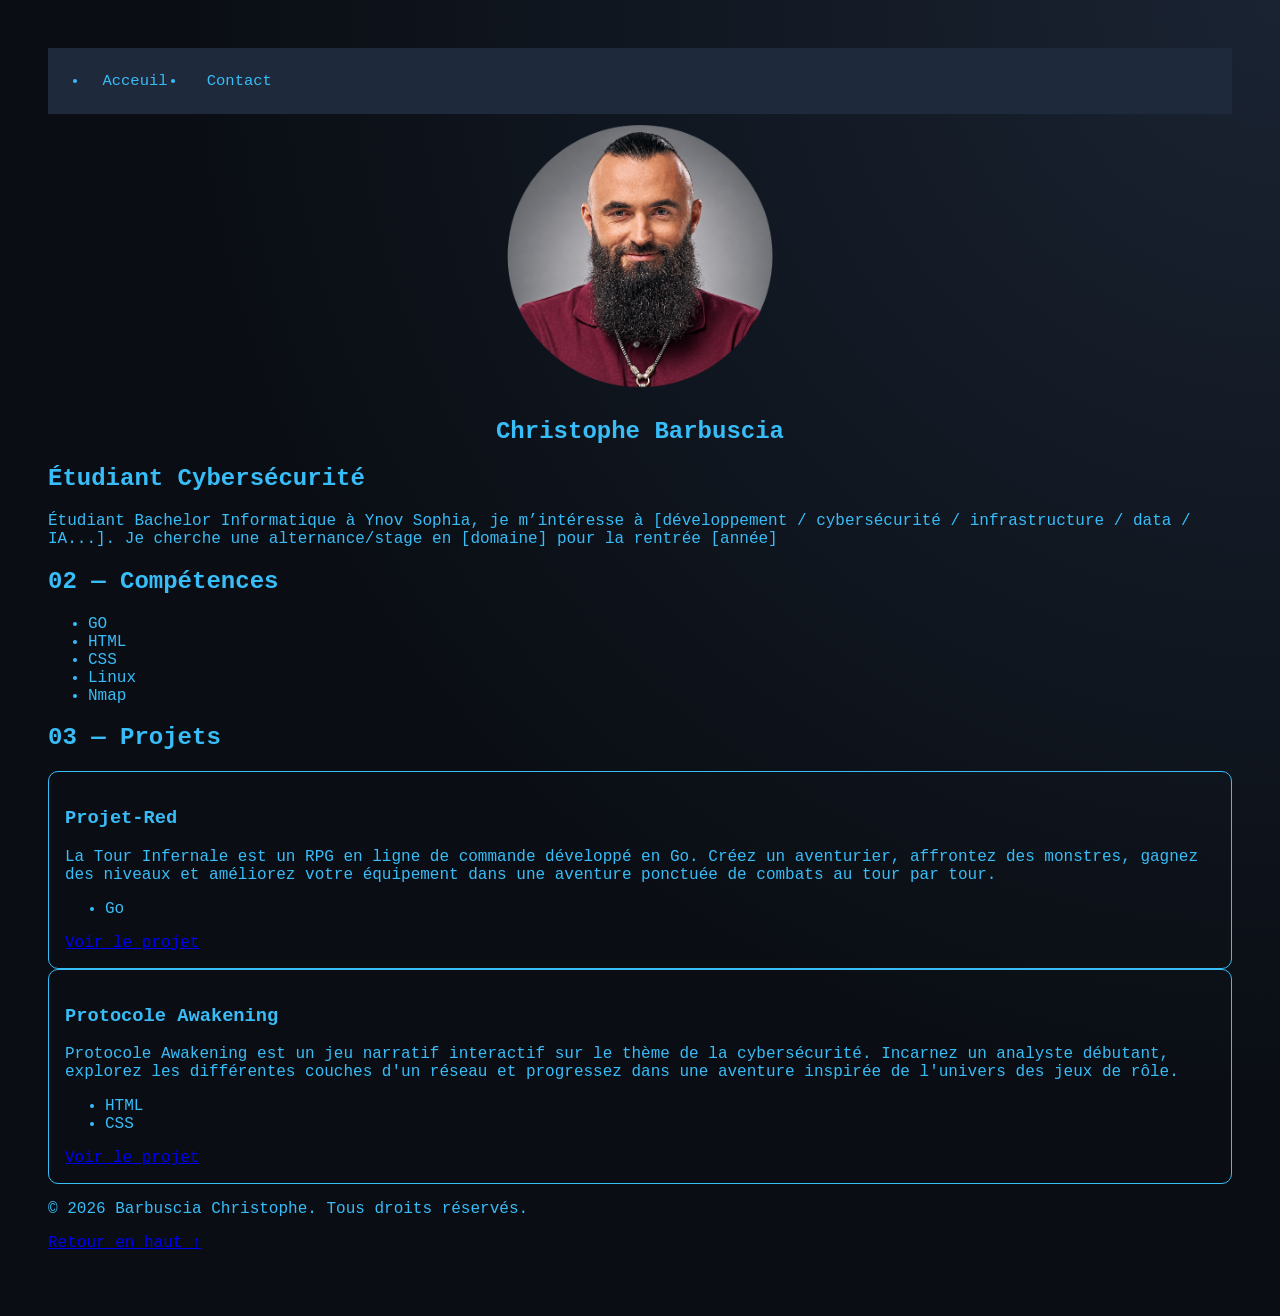
==== commit c7959a9d: "feat: css" ====
--- a/Index.html
+++ b/Index.html
@@ -12,13 +12,7 @@
     <body>
         <header class="site-header">
             <div class="container header-inner">
-            <a class="logo" href="#accueil">
-                <span class="logo-mark"><img src="image/logo.png" alt=""></span>
-                <span class="logo-text">Christophe Barbuscia</span>
-            </a>
             <nav class="nav-desktop">
-                <ul>
-                <nav class="nav-desktop">
                 <ul>
                 <li><a href="#acceuil">Acceuil</a></li>
                 <li><a class="nav-cta" href="contact.html">Contact</a></li>
@@ -29,74 +23,46 @@
 
         <main id="contenu">
             <section id="accueil" class="hero">
-                <h1 id="titre-accueil">Christophe Barbuscia</h1>
-                        <p class="hero-role">Étudiant Cybersécurité</p>
-                        <p class="hero-text">Étudiant Bachelor Informatique à Ynov Sophia, je m’intéresse à [développement / cybersécurité / infrastructure / data / IA...]. Je cherche une alternance/stage en [domaine] pour la rentrée [année]</p>
-
-                        <figure class="portrait">
-                            <img src="image/GPT image-2026-10-17-14-11-07.png" alt="Portrait de Christophe">
-                        </figure>
+                <figure class="portrait">
+                    <img src="image/GPT image-2026-10-17-14-11-07.png" alt="Portrait de Christophe">
+                </figure>
+                    <h1 id="titre-accueil">Christophe Barbuscia</h1>
+                    <h2>Étudiant Cybersécurité</h2>
+                    <p class="hero-text">Étudiant Bachelor Informatique à Ynov Sophia, je m’intéresse à [développement / cybersécurité / infrastructure / data / IA...]. Je cherche une alternance/stage en [domaine] pour la rentrée [année]</p>
             </section>
 
-            <section id="competences" class="section">
-                <div class="container">
-                    <header class="section-head">
-                    <p class="eyebrow">02 — Compétences</p>
-                    </header>
+            <div>
+                <h2>02 — Compétences</h2>
+                <ul>
+                    <li>GO</li>
+                    <li>HTML</li>
+                    <li>CSS</li>
+                    <li>Linux</li>
+                    <li>Nmap</li>
+                </ul>
+            </div>
 
-                    <div class="card-grid">
-                        <article class="card">
-                            <h3>maitrisé</h3>
-                            <ul class="tags">
-                            <li>GO</li>
-                            <li>HTML</li>
-                            <li>CSS</li>
-                            <li>Linux</li>
-                            <li>Nmap</li>
-                            </ul>
-                        </article>
-                    </div>
+            <h2>03 — Projets</h2>
+
+                <div class="project">
+                    <h3>Projet-Red</h3>
+                    <p>La Tour Infernale est un RPG en ligne de commande développé en Go. Créez un aventurier, affrontez des monstres, gagnez des niveaux et améliorez votre équipement dans une aventure ponctuée de combats au tour par tour.</p>
+                    <ul>
+                        <li>Go</li>
+                    </ul>
+                    <a class="project-link" href="https://github.com/and687/projet-RED">Voir le projet </a>
                 </div>
-            </section>
 
-            <section id="projets" class="section">
-                <div class="container">
-                    <header class="section-head">
-                        <p class="eyebrow">04 — Projets</p>
-                        <h2 id="titre-projets">Portfolio</h2>
-                    </header>
-                    <div class="project-grid">
-                        <article class="project-card">
-                            <div class="project-thumb" role="img" aria-label="Emplacement réservé pour la vignette du projet">
-                                <span><img src="image/la tour infernal.png" alt="image du projet, la tour infernal" width="640" height="360"></span>
-                                </div>
-                                <div class="project-body">
-                                <p class="project-meta">Projet scolaire · 09/2026</p>
-                                <h3>Projet-Red</h3>
-                                <p>La Tour Infernale est un RPG en ligne de commande développé en Go. Créez un aventurier, affrontez des monstres, gagnez des niveaux et améliorez votre équipement dans une aventure ponctuée de combats au tour par tour.</p>
-                                <ul class="tags" aria-label="Technologies utilisées">
-                                    <li>Go</li>
-                                </ul>
-                                <a class="project-link" href="https://github.com/and687/projet-RED">Voir le projet </a>
-                            </div>
-                        </article>
-
-                        <article class="project-card">
-                            <div class="project-thumb" role="img" aria-label="Emplacement réservé pour la vignette du projet">
-                                <span><img src="image/Protocol awakening largeur.png" alt="image du projet, projet Awakening" width="640" height="360"></span>
-                            </div>
-                            <div class="project-body">
-                                <p class="project-meta">Projet scolaire · 10/2026</p>
-                                <h3>Protocole Awakening</h3>
-                                <p>Protocole Awakening est un jeu narratif interactif sur le thème de la cybersécurité. Incarnez un analyste débutant, explorez les différentes couches d'un réseau et progressez dans une aventure inspirée de l'univers des jeux de rôle.</p>
-                                <ul class="tags" aria-label="Technologies utilisées">
-                                <li>HTML</li>
-                                <li>CSS</li>
-                                </ul>
-                                <a class="project-link" href="https://github.com/VoidPlatypus/Premier_Jeu_Web">Voir le projet </a>
-                            </div>
-                        </article>
-            </section>
+                <div class="project">
+                    <h3>Protocole Awakening</h3>
+                    <p>Protocole Awakening est un jeu narratif interactif sur le thème de la cybersécurité. Incarnez un analyste débutant, explorez les différentes couches d'un réseau et progressez dans une aventure inspirée de l'univers des jeux de rôle.</p>
+                    <ul class="tags" aria-label="Technologies utilisées">
+                        <li>HTML</li>
+                        <li>CSS</li>
+                    </ul>
+                    <a class="project-link" href="https://github.com/VoidPlatypus/Premier_Jeu_Web">Voir le projet </a>
+                </div>
+                
         </main>
 
         <footer class="site-footer">
--- a/Style.css
+++ b/Style.css
@@ -5,13 +5,17 @@
         color: #38BDF8 ;
         font-family: 'Courier New', monospace;
         min-height: 100vh;
+        padding: 3rem;
     }
-
+    #titre-accueil{
+        text-align: center;
+    }
+    
     .site-header {
     position: sticky;
     top: 0;
     z-index: 50;
-    background: rgba(11, 16, 32, 0.85);
+    background: #1E293B;
     -webkit-backdrop-filter: blur(10px);
     backdrop-filter: blur(10px);
     border-bottom: 1px solid var(--border);
@@ -25,18 +29,6 @@
     gap: 1rem;
     }
     
-    .logo {
-    display: inline-flex;
-    align-items: center;
-    gap: 0.6rem;
-    font-weight: 800;
-    font-size: 1.1rem;
-    color: var(--text);
-    text-decoration: none;
-    }
-    
-    .logo:hover { color: var(--text); }
-    .logo-mark {  width: 40px; height: 40px; object-fit: contain;}
     .nav-desktop ul { display: flex; align-items: center; gap: 0.25rem; }
     .nav-desktop a {
     display: block;
@@ -46,4 +38,38 @@
     font-size: 0.97rem;
     border-radius: 999px;
     transition: color var(--transition), background-color var(--transition);
-    }+    }
+    .nav-desktop a:hover { color: var(--text); background: var(--surface); }
+    .nav-desktop .nav-cta { color: var(--accent); border: 1px solid var(--border); margin-left: 0.4rem; }
+    .nav-desktop .nav-cta:hover { border-color: var(--accent); background: var(--accent-soft); color: var(--accent); }
+
+    .portrait {
+    width: min(70vw, 280px);
+    aspect-ratio: 1 / 1;
+    margin: 0 auto;
+    padding: 2px;
+    border: 1px solid var(--border);
+    border-radius: 50%;
+    background: var(--surface);
+    box-shadow: var(--shadow);
+    }
+
+    .portrait img {
+    display: block;
+    width: 100%;
+    height: 100%;
+    object-fit: cover;
+    border-radius: 50%;
+    }
+
+    .project{
+    box-sizing: border-box;
+    width: 100%;
+    max-width: 1200px;
+    padding: 1rem;
+    border: 1px solid var(--border, #38BDF8);
+    border-radius: 10px;
+    overflow-wrap: anywhere;
+}
+
+
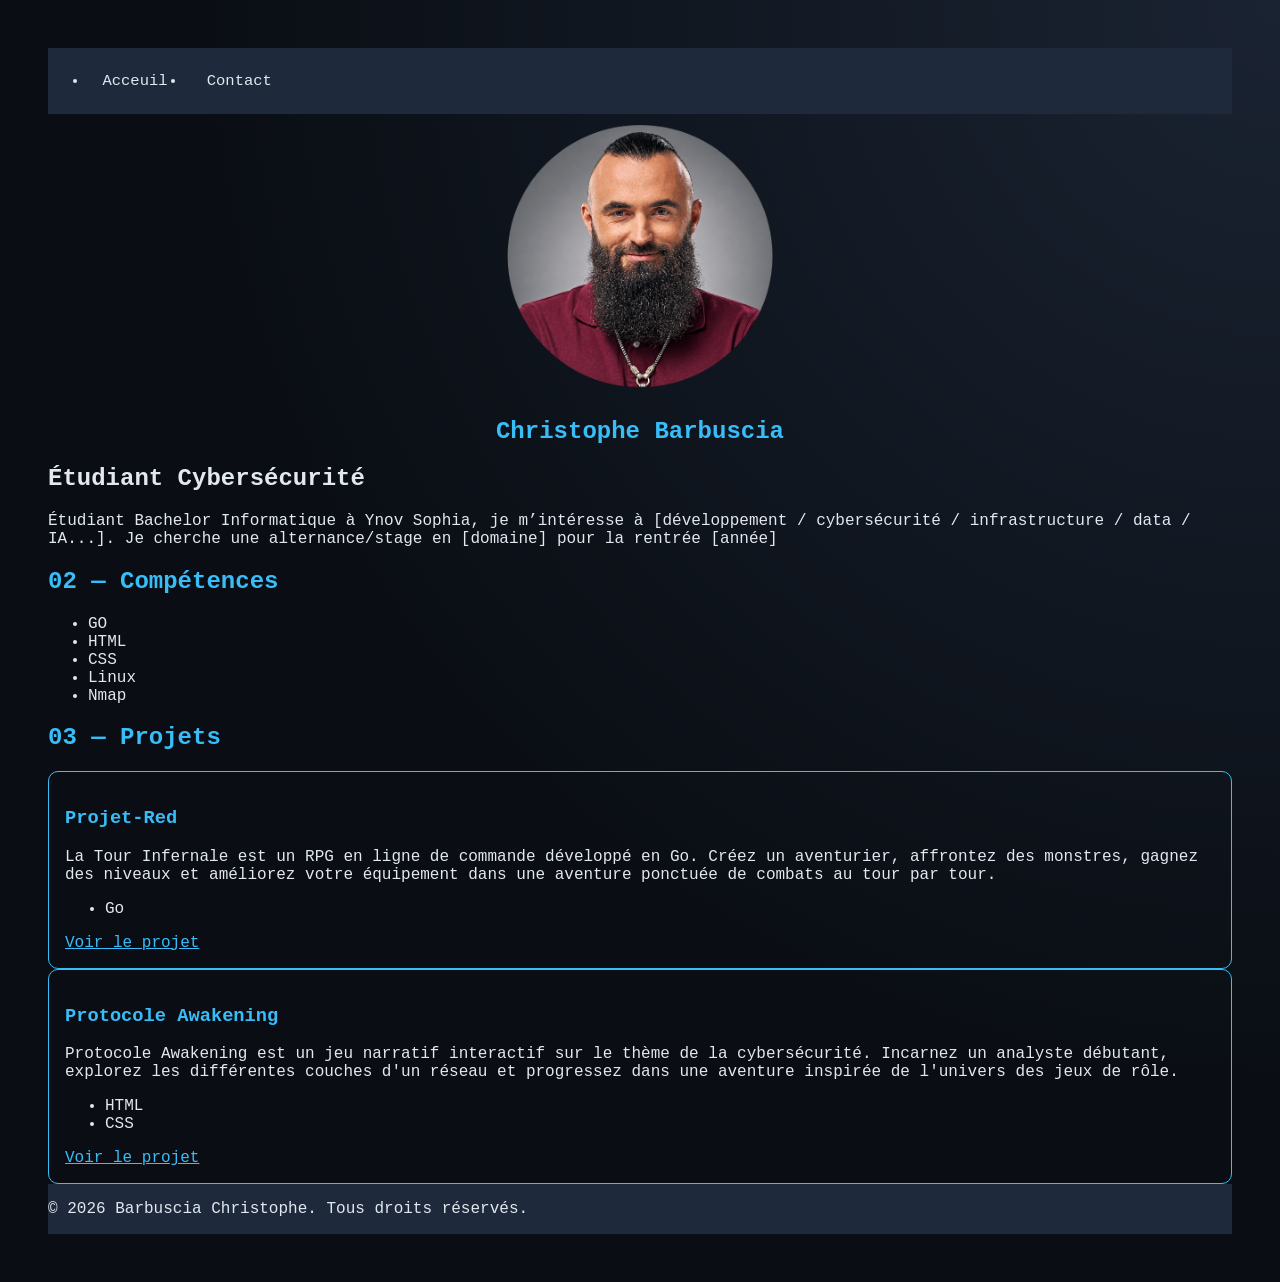
==== commit d6bbe4aa: "feat: color text" ====
--- a/Index.html
+++ b/Index.html
@@ -32,7 +32,7 @@
             </section>
 
             <div>
-                <h2>02 — Compétences</h2>
+                <h2 class="paragraphe">02 — Compétences</h2>
                 <ul>
                     <li>GO</li>
                     <li>HTML</li>
@@ -42,10 +42,10 @@
                 </ul>
             </div>
 
-            <h2>03 — Projets</h2>
+            <h2 class="paragraphe">03 — Projets</h2>
 
                 <div class="project">
-                    <h3>Projet-Red</h3>
+                    <h3 class="paragraphe">Projet-Red</h3>
                     <p>La Tour Infernale est un RPG en ligne de commande développé en Go. Créez un aventurier, affrontez des monstres, gagnez des niveaux et améliorez votre équipement dans une aventure ponctuée de combats au tour par tour.</p>
                     <ul>
                         <li>Go</li>
@@ -54,7 +54,7 @@
                 </div>
 
                 <div class="project">
-                    <h3>Protocole Awakening</h3>
+                    <h3 class="paragraphe">Protocole Awakening</h3>
                     <p>Protocole Awakening est un jeu narratif interactif sur le thème de la cybersécurité. Incarnez un analyste débutant, explorez les différentes couches d'un réseau et progressez dans une aventure inspirée de l'univers des jeux de rôle.</p>
                     <ul class="tags" aria-label="Technologies utilisées">
                         <li>HTML</li>
@@ -65,11 +65,11 @@
                 
         </main>
 
-        <footer class="site-footer">
-            <div class="container footer-inner">
+        <footer class="site-header">
+            <div class="container header-inner">
+            <nav class="nav-desktop">
+            <div>
                 <p>© 2026 Barbuscia Christophe. Tous droits réservés.</p>
-                <p><a href="#accueil">Retour en haut <span aria-hidden="true">↑</span></a></p>
-            </div>
         </footer>
 
     </body>
--- a/Style.css
+++ b/Style.css
@@ -6,6 +6,7 @@
         font-family: 'Courier New', monospace;
         min-height: 100vh;
         padding: 3rem;
+        color: #E2E8F0 ;
     }
     #titre-accueil{
         text-align: center;
@@ -61,7 +62,12 @@
     object-fit: cover;
     border-radius: 50%;
     }
-
+    #titre-accueil{
+        color: #38BDF8 ;
+    }
+    .paragraphe{
+        color: #38BDF8 ;
+    }
     .project{
     box-sizing: border-box;
     width: 100%;
@@ -72,4 +78,7 @@
     overflow-wrap: anywhere;
 }
 
+    .project-link{
+        color:#38BDF8  ;
+    }
 
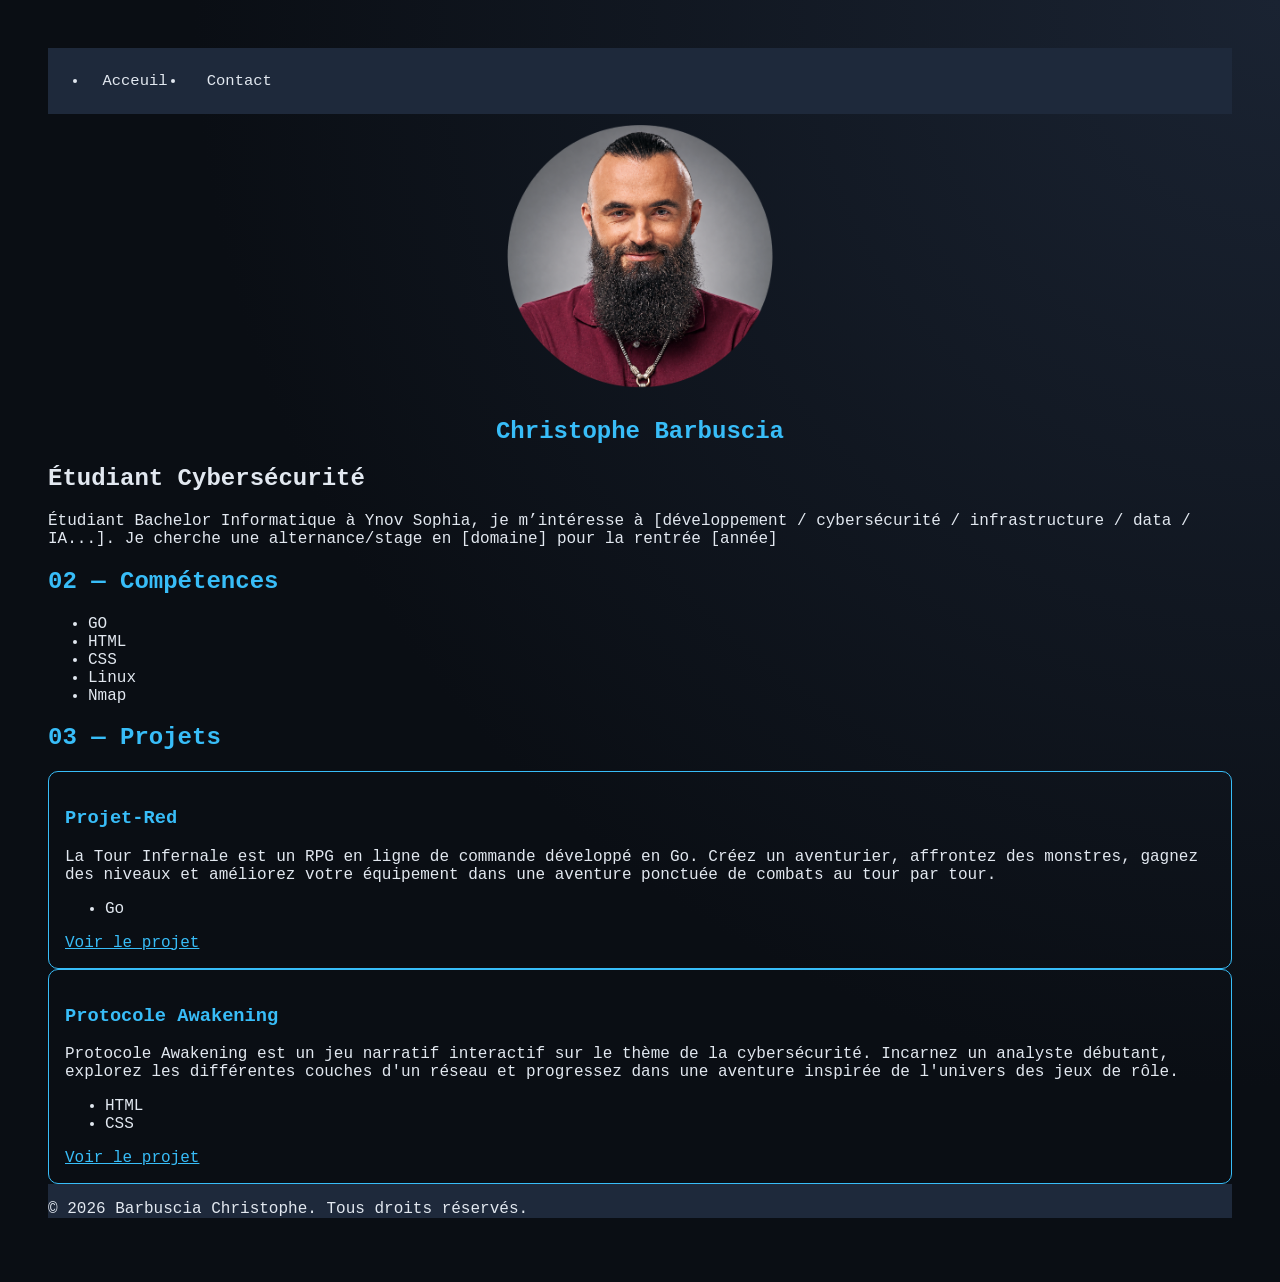
==== commit 9749b851: "fix: indentation" ====
--- a/Index.html
+++ b/Index.html
@@ -67,8 +67,8 @@
 
         <footer class="site-header">
             <div class="container header-inner">
-            <nav class="nav-desktop">
-            <div>
+            <nav class="nav-desktop"></nav>
+            </div>
                 <p>© 2026 Barbuscia Christophe. Tous droits réservés.</p>
         </footer>
 
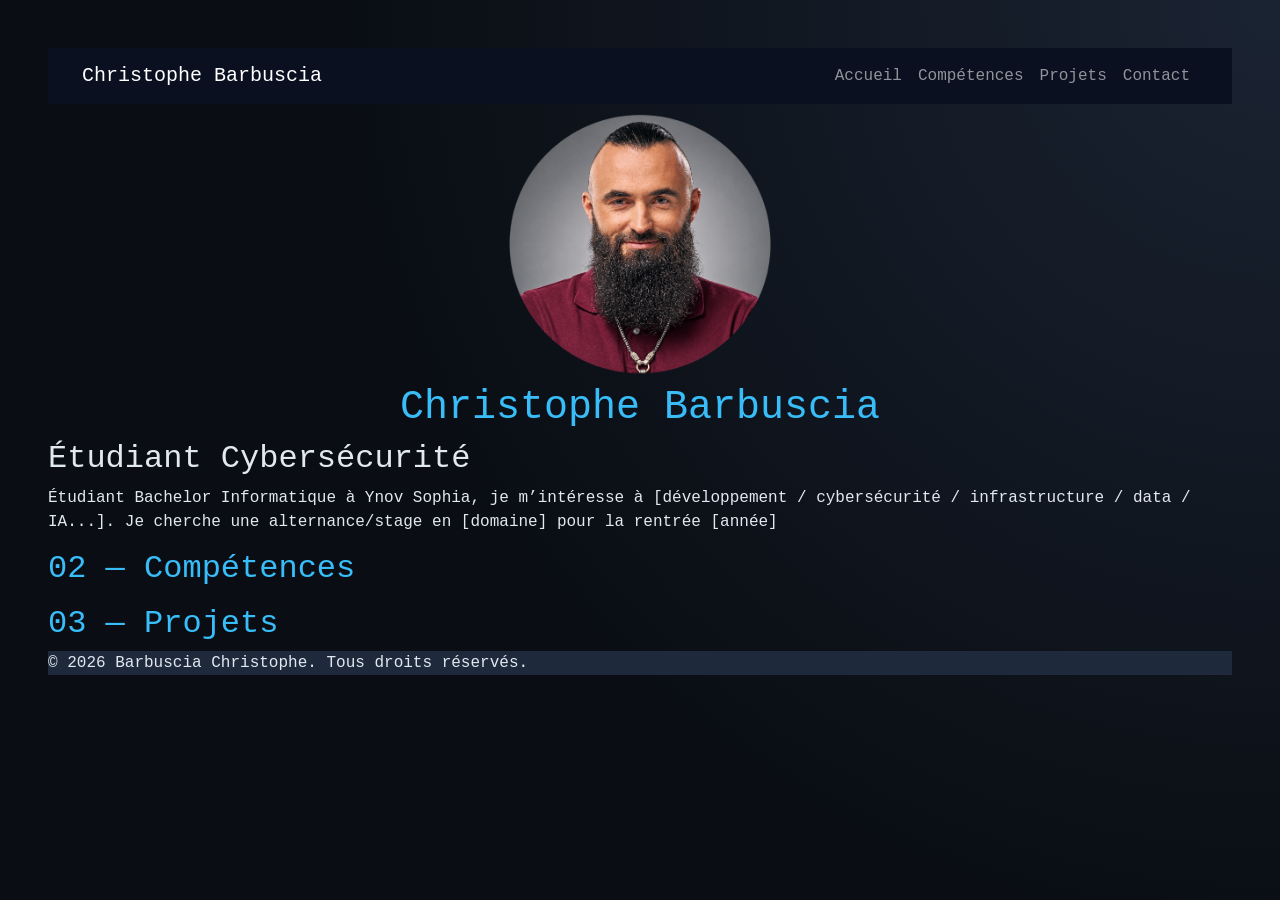
==== commit daad3642: "feat: rajout Js" ====
--- a/Index.html
+++ b/Index.html
@@ -4,21 +4,37 @@
     <head>
         <meta charset="UTF-8">
         <meta name="viewport" content="width=device-width, initial-scale=1">
+        <link href="https://cdn.jsdelivr.net/npm/bootstrap@5.3.8/dist/css/bootstrap.min.css" rel="stylesheet"
+    integrity="sha384-sRIl4kxILFvY47J16cr9ZwB07vP4J8+LH7qKQnuqkuIAvNWLzeN8tE5YBujZqJLB" crossorigin="anonymous">
         <link rel="stylesheet" href="Style.css">
         <meta name="theme-color" content="#0b1020">
 
         <title>Eval Portefolio Christophe Barbuscia</title>
     </head>
     <body>
-        <header class="site-header">
-            <div class="container header-inner">
-            <nav class="nav-desktop">
-                <ul>
-                <li><a href="#acceuil">Acceuil</a></li>
-                <li><a class="nav-cta" href="contact.html">Contact</a></li>
-                </ul>
+        <header>
+            <nav class="navbar navbar-expand-lg navbar-dark" style="background-color: #0b1020;">
+                <div class="container">
+                    <a class="navbar-brand" href="#accueil">
+                        Christophe Barbuscia
+                    </a>
+
+                    <ul class="navbar-nav ms-auto">
+                        <li class="nav-item">
+                            <a class="nav-link" href="#accueil">Accueil</a>
+                        </li>
+                        <li class="nav-item">
+                            <a class="nav-link" href="#competence">Compétences</a>
+                        </li>
+                        <li class="nav-item">
+                            <a class="nav-link" href="#projets">Projets</a>
+                        </li>
+                        <li class="nav-item">
+                            <a class="nav-link" href="contact.html">Contact</a>
+                        </li>
+                    </ul>
+                </div>
             </nav>
-            </div>
         </header>
 
         <main id="contenu">
@@ -32,37 +48,28 @@
             </section>
 
             <div>
-                <h2 class="paragraphe">02 — Compétences</h2>
-                <ul>
-                    <li>GO</li>
-                    <li>HTML</li>
-                    <li>CSS</li>
-                    <li>Linux</li>
-                    <li>Nmap</li>
-                </ul>
+                <section id="competence">
+                    <h2 class="paragraphe">02 — Compétences</h2>
+                    <ul id="skillsList"></ul>
+                </section>
             </div>
+            <div>
 
-            <h2 class="paragraphe">03 — Projets</h2>
+                <section id="projets"></section>
 
-                <div class="project">
-                    <h3 class="paragraphe">Projet-Red</h3>
-                    <p>La Tour Infernale est un RPG en ligne de commande développé en Go. Créez un aventurier, affrontez des monstres, gagnez des niveaux et améliorez votre équipement dans une aventure ponctuée de combats au tour par tour.</p>
-                    <ul>
-                        <li>Go</li>
-                    </ul>
-                    <a class="project-link" href="https://github.com/and687/projet-RED">Voir le projet </a>
-                </div>
+                <h2 class="paragraphe">03 — Projets</h2>
+                <section id="projects"></section>
 
-                <div class="project">
-                    <h3 class="paragraphe">Protocole Awakening</h3>
-                    <p>Protocole Awakening est un jeu narratif interactif sur le thème de la cybersécurité. Incarnez un analyste débutant, explorez les différentes couches d'un réseau et progressez dans une aventure inspirée de l'univers des jeux de rôle.</p>
-                    <ul class="tags" aria-label="Technologies utilisées">
-                        <li>HTML</li>
-                        <li>CSS</li>
-                    </ul>
-                    <a class="project-link" href="https://github.com/VoidPlatypus/Premier_Jeu_Web">Voir le projet </a>
-                </div>
-                
+                    <div id="accordionProjects"></div>
+                        <script src="https://cdn.jsdelivr.net/npm/bootstrap@5.3.8/dist/js/bootstrap.bundle.min.js"
+                            integrity="sha384-FKyoEForCGlyvwx9Hj09JcYn3nv7wiPVlz7YYwJrWVcXK/BmnVDxM+D2scQbITxI"
+                            crossorigin="anonymous"></script>
+                        <script src="./config.js"></script>     
+                        <script src="./script.js"></script>
+
+                    
+            </div>
+        <script src="https://cdn.jsdelivr.net/npm/bootstrap@5.3.8/dist/js/bootstrap.bundle.min.js" integrity="sha384-FKyoEForCGlyvwx9Hj09JcYn3nv7wiPVlz7YYwJrWVcXK/BmnVDxM+D2scQbITxI" crossorigin="anonymous"></script>
         </main>
 
         <footer class="site-header">
@@ -71,6 +78,6 @@
             </div>
                 <p>© 2026 Barbuscia Christophe. Tous droits réservés.</p>
         </footer>
-
+        
     </body>
 </html>
